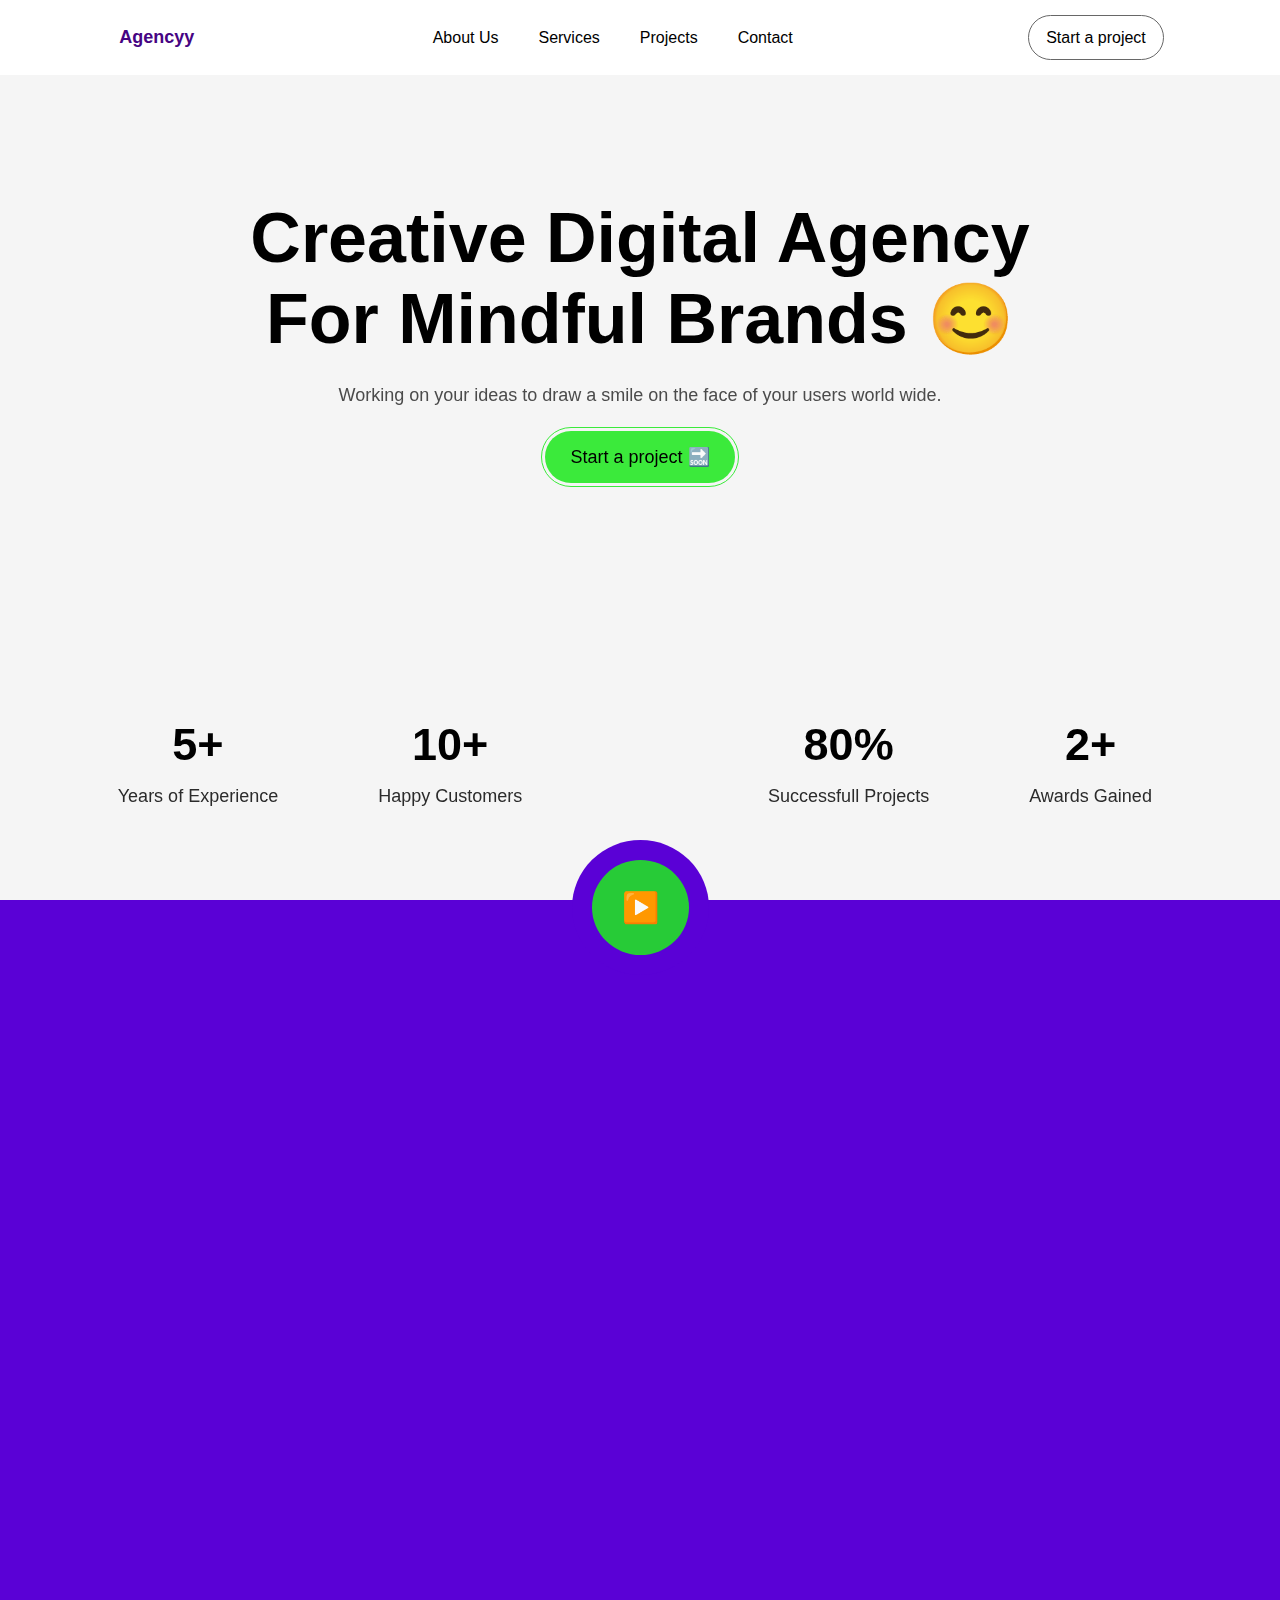
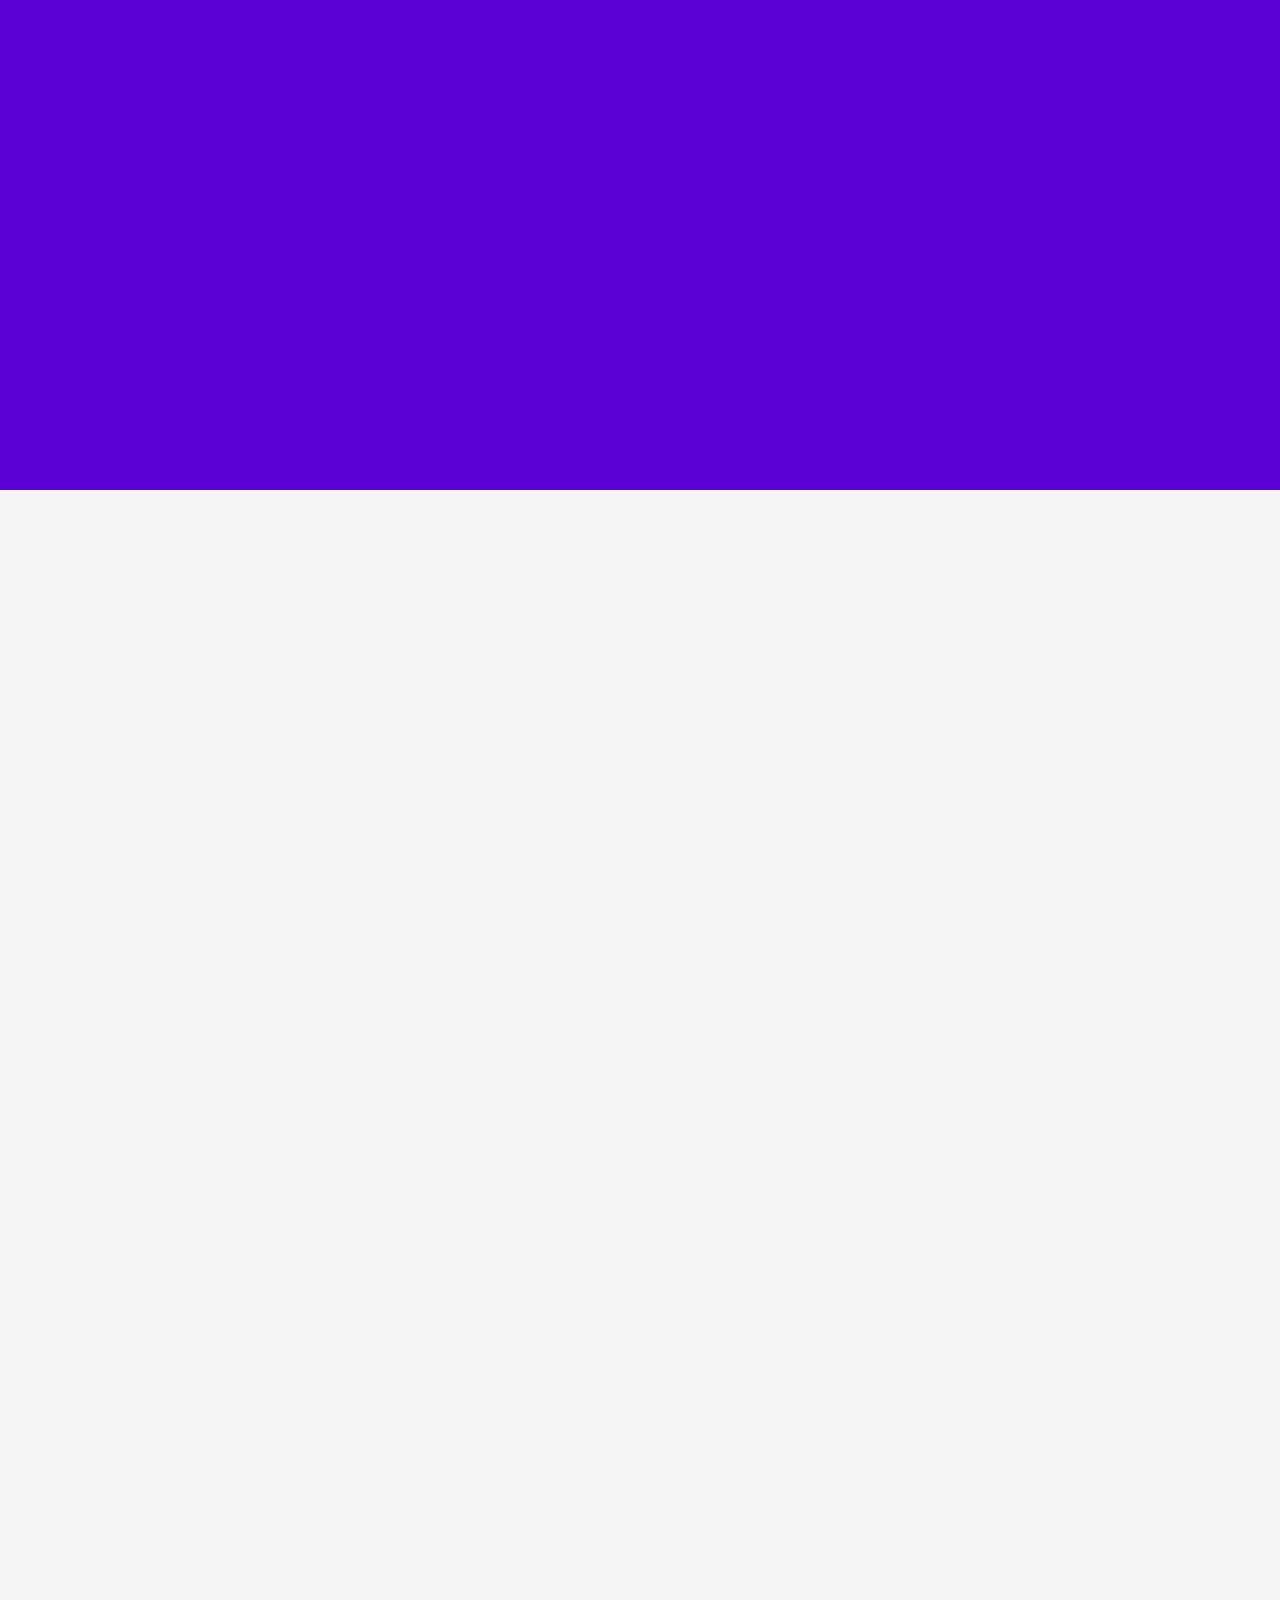
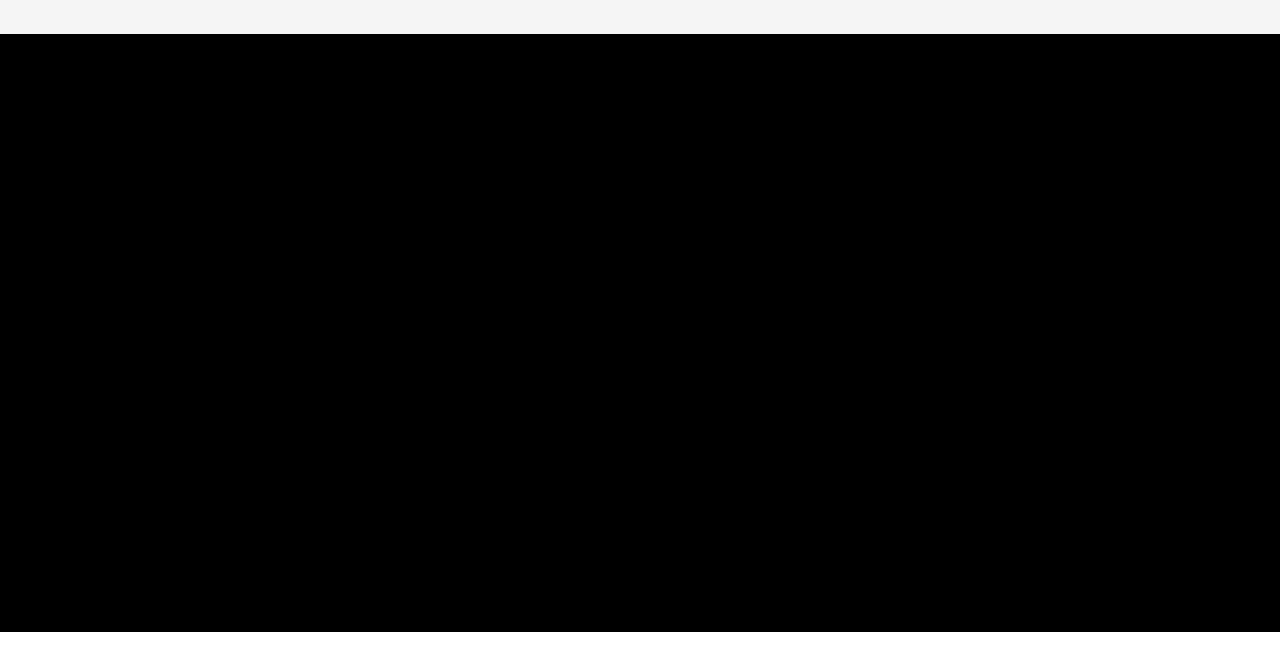
==== src/index.html @ 705fc14c "update: added `why work with us`" ====
<!DOCTYPE html>
<html lang="en">

<head>
  <meta charset="UTF-8">
  <meta http-equiv="X-UA-Compatible" content="IE=edge">
  <meta name="viewport" content="width=device-width, initial-scale=1.0">
  <title>New J</title>
  <link rel="stylesheet" href="./styles/index.css">
  <link rel="stylesheet" href="./styles/style.css">
  <!-- Importing Animation Library CSS -->
  <link rel="stylesheet" href="./styles/aos.css">
</head>

<body>
  <!-- HEADER -->
  <div class="wrapper">
    <header>
      <div class="brand">
        <a href="index.html">
          Agencyy
        </a>
      </div>

      <nav>
        <a href="about.html">About Us</a>
        <a href="services.html">Services</a>
        <a href="projects.html">Projects</a>
        <a href="contact.html">Contact</a>
      </nav>

      <div class="mobile_menu">
        <nav>
          <a href="about.html">About Us</a>
          <a href="services.html">Services</a>
          <a href="projects.html">Projects</a>
          <a href="contact.html">Contact</a>
        </nav>
      </div>

      <div class="menu_toggler">
        <button><img src="../assets/feathers/menu.svg" alt=""></button>
      </div>

      <div class="get_started">
        <a href="get-started.html">Start a project</a>
      </div>
    </header>
  </div>

  <!-- BANNER -->
  <section class="banner">
    <div class="banner_txt">
      <h2 data-aos="fade-up">Creative digital agency for mindful brands 😊</h2>
      <p data-aos="fade-up" data-aos-delay="500">
        Working on your ideas to draw a smile on the face of your users world
        wide.
      </p>
      <a href="get-started.html" data-aos="fade-up" data-aos-delay="800">
        Start a project 🔜</a>
    </div>
    <div class="banner_count" data-aos="fade-up" data-aos-delay="1000">
      <div class="banner_count_holder">
        <div class="count">
          <h3>5+</h3>
          <p>Years of Experience</p>
        </div>
        <div class="count">
          <h3>10+</h3>
          <p>Happy Customers</p>
        </div>
      </div>
      <div class="banner_count_holder">
        <div class="count">
          <h3>80%</h3>
          <p>Successfull Projects</p>
        </div>
        <div class="count">
          <h3>2+</h3>
          <p>Awards Gained</p>
        </div>
      </div>
    </div>
  </section>

  <!-- ABOUT US -->

  <!-- SERVICES -->
  <section class="services">
    <div class="watch_vid absolute">
      <button>
        <p>▶️</p>
      </button>
    </div>
    <div class="services_content">
      <div class="">
        <div class="services_hd" data-aos="fade-up" data-aos-delay="200">
          <h3>Services</h3>
        </div>
        <div class="services_title" data-aos="fade-up" data-aos-delay="250">
          <h3>Our Included Services</h3>
        </div>
      </div>

      <div class="services_lists">
        <div class="card" data-aos="fade-up" data-aos-delay="300">
          <img src="/assets/bx-globe.svg" alt="website icon" loading="lazy">
          <h3>UI/UX</h3>
          <p>We provide to design quality & unique services for your product.</p>
          <a href="#">Learn more</a>
        </div>
        <div class="card" data-aos="fade-up" data-aos-delay="400">
          <img src="/assets/bx-globe.svg" alt="website icon" loading="lazy">
          <h3>Web Development</h3>
          <p>We provide to design quality & unique services for your product.</p>
          <a href="#">Learn more</a>
        </div>
        <div class="card" data-aos="fade-up" data-aos-delay="500">
          <img src="/assets/feathers/smartphone.svg" alt="website icon" loading="lazy">
          <h3>Mobile Development</h3>
          <p>We provide to design quality & unique services for your product.</p>
          <a href="#">Learn more</a>
        </div>
        <div class="card" data-aos="fade-up" data-aos-delay="600">
          <img src="/assets/bx-globe.svg" alt="website icon" loading="lazy">
          <h3>Social Media Marketing</h3>
          <p>We provide to design quality & unique services for your product.</p>
          <a href="#">Learn more</a>
        </div>
        <div class="card" data-aos="fade-up" data-aos-delay="700">
          <img src="/assets/bx-globe.svg" alt="website icon" loading="lazy">
          <h3>Graphics Design & Branding</h3>
          <p>We provide to design quality & unique services for your product.</p>
          <a href="#">Learn more</a>
        </div>
        <div class="card" data-aos="fade-up" data-aos-delay="800">
          <img src="/assets/bx-globe.svg" alt="website icon" loading="lazy">
          <h3>Softwares & Hardwares</h3>
          <p>We provide to design quality & unique services for your product.</p>
          <a href="#">Learn more</a>
        </div>
      </div>
    </div>
  </section>

  <!-- PROJECTS -->
  <section class="projects">
    <div>
      <div class="projects_hd" data-aos="fade-up" data-aos-delay="900">
        <h3>Our Projects</h3>
      </div>
      <div class="projects_title" data-aos="fade-up" data-aos-delay="1000">
        <h3>Projects Completed</h3>
      </div>
    </div>

    <div class="projects_lists">
      <div class="project_card" data-aos="fade-up" data-aos-delay="1100">
        <div class="img_container">
          <img src="/assets/Abs_274.jpg" alt="project" loading="lazy">
        </div>
        <div class="project_details">
          <h3>Project name</h3>
          <p>Project Description</p>
          <div class="project_link">
            <a href="#">See project
              <span>
                <img src="/assets/feathers/arrow-right-circle.svg" alt="">
              </span>
            </a>
          </div>
        </div>
      </div>
      <div class="project_card" data-aos="fade-up" data-aos-delay="1200">
        <div class="img_container">
          <img src="/assets/City_143.jpg" alt="project" loading="lazy">
        </div>
        <div class="project_details">
          <h3>Project name</h3>
          <p>Project Description</p>

          <div class="project_link">
            <a href="#">See project
              <span>
                <img src="/assets/feathers/arrow-right-circle.svg" alt="">
              </span>
            </a>
          </div>
        </div>
      </div>
      <div class="project_card" data-aos="fade-up" data-aos-delay="1300">
        <div class="img_container">
          <img src="/assets/City_3.jpg" alt="project" loading="lazy">
        </div>
        <div class="project_details">
          <h3>Project name</h3>
          <p>Project Description</p>

          <div class="project_link">
            <a href="#">See project
              <span>
                <img src="/assets/feathers/arrow-right-circle.svg" alt="">
              </span>
            </a>
          </div>
        </div>
      </div>
      <div class="project_card" data-aos="fade-up" data-aos-delay="1350">
        <div class="img_container">
          <img src="/assets/City_3.jpg" alt="project" loading="lazy">
        </div>
        <div class="project_details">
          <h3>Project name</h3>
          <p>Project Description</p>

          <div class="project_link">
            <a href="#">See project
              <span>
                <img src="/assets/feathers/arrow-right-circle.svg" alt="">
              </span>
            </a>
          </div>
        </div>
      </div>
      <div class="project_card" data-aos="fade-up" data-aos-delay="1450">
        <div class="img_container">
          <img src="/assets/City_3.jpg" alt="project" loading="lazy">
        </div>
        <div class="project_details">
          <h3>Project name</h3>
          <p>Project Description</p>

          <div class="project_link">
            <a href="#">See project
              <span>
                <img src="/assets/feathers/arrow-right-circle.svg" alt="">
              </span>
            </a>
          </div>
        </div>
      </div>
      <div class="project_card" data-aos="fade-up" data-aos-delay="1550">
        <div class="img_container">
          <img src="/assets/City_3.jpg" alt="project" loading="lazy">
        </div>
        <div class="project_details">
          <h3>Project name</h3>
          <p>Project Description</p>

          <div class="project_link">
            <a href="#">See project
              <img src="/assets/feathers/arrow-right-circle.svg" alt="">
            </a>
          </div>
        </div>
      </div>
    </div>
  </section>

  <!-- WHY US -->
  <section class="why_us">
    <div class="">
      <div class="why_us_hd" data-aos="fade-up" data-aos-delay="400">
        <h3>Why Us</h3>
      </div>
      <div class="why_us_title" data-aos="fade-up" data-aos-delay="500">
        <h3>What makes Us the Best?</h3>
      </div>
    </div>

    <div class="why_us_lists">
      <div class="why_us_card" data-aos="fade-up" data-aos-delay="600">
        <img src="/assets/bx-desktop.svg" alt="">
        <h3>Customer Engagement</h3>
        <p>Lorem ipsum dolor sit amet consectetur adipisicing elit. Quidem quam commodi quo
          rem.</p>
      </div>
      <div class="why_us_card" data-aos="fade-up" data-aos-delay="700">
        <img src="/assets/bx-desktop.svg" alt="">
        <h3>24/7 Support</h3>
        <p>Lorem ipsum dolor sit amet consectetur adipisicing elit. Quidem quam commodi quo? Asperiores illum quis porro
          rem.</p>
      </div>
      <div class="why_us_card" data-aos="fade-up" data-aos-delay="800">
        <img src="/assets/bx-desktop.svg" alt="">
        <h3>More Sales</h3>
        <p>Lorem ipsum dolor sit amet consectetur adipisicing elit. Quidem quam commodi quo? Asperiores illum quis porro
          rem.</p>
      </div>
      <div class="why_us_card" data-aos="fade-up" data-aos-delay="900">
        <img src="/assets/bx-desktop.svg" alt="">
        <h3>Customer Feedback</h3>
        <p>Lorem ipsum dolor sit amet consectetur adipisicing elit. Quidem quam commodi quo? Asperiores illum quis porro
          rem.</p>
      </div>
    </div>
  </section>

  <!-- TESTIMONIALS -->

  <!-- NEWSLETTER SUBSCRIPTION -->

  <!-- FOOTER -->
  <script src="./scripts/main.js"></script>
  <!-- Importing Animation Library JS -->
  <script src="./scripts/aos.js"></script>
  <script>
    AOS.init();
  </script>
</body>

</html>
---- src/styles/index.css ----
/* DESKTOPS */
@media (max-width: 1440px) {
  /* HEADER */
  .wrapper {
    width: 100%;
    display: flex;
    align-items: center;
    justify-content: center;
    top: 0;
    left: 0;
    position: sticky;
    z-index: 9;
  }

  header {
    width: 100%;
    display: flex;
    align-items: center;
    justify-content: space-around;
    height: 75px;
    background-color: white;
    max-width: var(--desktop-screens);
    margin: 0 auto;
  }

  .brand a {
    font-size: var(--body-md-txt);
    font-weight: 550;
    color: var(--main-indigo);
  }

  nav {
    display: flex;
    align-items: center;
    justify-content: center;
    gap: 40px;
  }

  nav a {
    color: black;
    font-size: var(--body-sm-txt);
    transition: all 0.25s linear;
    font-weight: 500;
  }

  nav a:hover {
    color: var(--lime-green);
  }

  .mobile_menu {
    display: none;
  }

  .get_started a {
    padding: 11px 15px;
    background: transparent;
    font-size: var(--body-sm-txt);
    border-radius: 25px;
    transition: all 0.25s ease;
    color: black;
    outline: 1px solid rgb(103, 103, 103);
    outline-offset: 2px;
  }

  .get_started a:hover {
    background: var(--lime-green);
    color: var(--main-indigo);
    outline: 1px solid var(--lime-green);
    outline-offset: 2px;
  }

  .menu_toggler {
    display: none;
  }

  /* BANER */
  .banner {
    width: 100%;
    height: calc(100vh - 75px);
    background-color: whitesmoke;
    display: flex;
    align-items: center;
    justify-content: space-around;
    flex-direction: column;
    gap: 20px;
  }

  .banner .banner_txt {
    padding: 30px;
    display: flex;
    align-items: center;
    justify-content: center;
    flex-direction: column;
    gap: 25px;
    width: 850px;
    text-align: center;
  }

  .banner_txt h2 {
    font-size: 70px;
    text-transform: capitalize;
  }

  .banner_txt p {
    font-size: 18px;
    color: rgb(75, 75, 75);
  }

  .banner_txt a {
    border-radius: 35px;
    padding: 15px 25px;
    background-color: var(--lime-green);
    outline: 1px solid var(--lime-green);
    outline-offset: 3px;
    color: black;
    font-size: 18px;
    transition: transform 0.25s linear;
  }

  .banner_txt a:hover {
    transform: scale(1.01);
    outline: 2px solid var(--lime-green);
    outline-offset: 4px;
    box-shadow: 1px 1px 13px rgba(0, 0, 0, 0.126);
  }

  .banner_count {
    width: 100%;
    display: flex;
    align-items: center;
    justify-content: space-evenly;
  }

  .banner_count_holder {
    width: 100%;
    display: flex;
    align-items: center;
    justify-content: center;
    gap: 100px;
  }

  .banner_count_holder .count {
    display: flex;
    align-items: center;
    justify-content: center;
    flex-direction: column;
    gap: 15px;
  }

  .count h3 {
    font-size: 45px;
    font-weight: 550;
  }

  .count p {
    font-size: 18px;
    color: rgb(43, 43, 43);
  }

  /* SERVICES */
  .services {
    display: flex;
    align-items: center;
    justify-content: space-between;
    flex-direction: column;
    position: relative;
    background-color: rgb(90, 1, 214);
    width: 100%;
    max-width: var(--desktop-screens);
    margin: 0 auto;
  }

  .watch_vid {
    position: absolute;
    top: -60px;
    border-radius: 50%;
    background-color: rgb(90, 1, 214);
    padding: 20px;
  }

  .absolute button {
    background-color: var(--lime-green);
    padding: 20px;
    border-radius: 50%;
    border: 0;
  }

  .absolute button p {
    font-size: 30px;
    border-radius: 50%;
    padding: 10px;
    display: flex;
    align-items: center;
    justify-content: center;
  }

  .services_content {
    width: 100%;
    display: flex;
    align-items: flex-start;
    justify-content: flex-start;
    flex-direction: column;
    gap: 50px;
    padding: 130px 120px 80px 120px;
  }

  :is(.services_hd h3, .projects_hd h3, .why_us_hd h3) {
    font-size: 20px;
    color: whitesmoke;
    font-weight: 500;
    margin-bottom: 10px;
  }

  :is(.services_title, .projects_title, .why_us_title) {
    width: 260px;
  }

  :is(.services_title h3, .projects_title h3, .why_us_title h3) {
    font-size: 40px;
    color: white;
    text-transform: capitalize;
  }

  .services_lists {
    width: 100%;
    display: grid;
    grid-template-columns: repeat(3, 1fr);
    gap: 25px;
  }

  .services_lists .card {
    width: 350px;
    border: 1px solid rgba(177, 177, 177, 0.376);
    padding: 50px 30px;
    display: flex;
    align-items: flex-start;
    justify-content: space-between;
    flex-direction: column;
    gap: 20px;
    border-radius: 10px;
    transition: transform 0.3s ease-in-out;
  }

  :is(.card img) {
    border-radius: 50%;
    padding: 20px;
    background-color: rgb(117, 35, 231);
    height: 70px;
    width: 70px;
  }

  :is(.card):hover img {
    filter: invert();
  }

  .card h3 {
    font-size: 30px;
    color: white;
  }

  .card p {
    font-size: 18px;
    color: whitesmoke;
    font-weight: 400;
    line-height: 1.3;
    width: 250px;
  }

  .card a {
    color: whitesmoke;
    text-decoration: underline;
    font-size: 18px;
  }

  .card:hover {
    background-color: rgba(248, 248, 248, 0.986);
    transform: scale(1.1);
  }

  :is(.card:hover h3, .card:hover p, .card:hover a) {
    color: black;
  }

  /* PROJECTS */
  .projects {
    width: 100%;
    padding: 100px 120px;
    max-width: var(--desktop-screens);
    margin: 0 auto;
    display: flex;
    align-items: flex-start;
    justify-content: flex-start;
    flex-direction: column;
    gap: 40px;
    background-color: whitesmoke;
  }

  .projects_hd h3,
  .projects_title h3 {
    color: black;
  }

  .projects_lists {
    display: grid;
    grid-template-columns: repeat(3, 1fr);
    gap: 25px;
  }

  .project_card {
    width: 350px;
    display: flex;
    align-items: flex-start;
    justify-content: flex-start;
    flex-direction: column;
    gap: 15px;
    transition: transform 0.2s linear;
  }

  .project_card:hover {
    transform: scale(1.02);
  }

  .img_container {
    width: 100%;
    height: 280px;
    border: 7px solid white;
    overflow: hidden;
    border-radius: 25px;
    transition: all 0.35 linear;
  }

  .img_container img {
    height: 100%;
    width: 100%;
    object-fit: cover;
  }

  .project_details {
    width: 100%;
    display: flex;
    align-items: flex-start;
    justify-content: flex-start;
    flex-direction: column;
    gap: 10px;
  }

  .project_details p {
    font-size: 15px;
  }

  .project_details .project_link a {
    color: black;
    font-size: 16px;
    top: 0;
    display: flex;
    align-items: center;
    justify-content: center;
    gap: 15px;
  }

  .project_link a img {
    height: 20px;
    width: 20px;
  }

  /* WHY US */
  .why_us {
    display: flex;
    align-items: flex-start;
    justify-content: flex-start;
    flex-direction: column;
    background-color: black;
    width: 100%;
    max-width: var(--desktop-screens);
    margin: 0 auto;
    padding: 80px 120px;
    gap: 50px;
  }

  .why_us_lists {
    width: 100%;
    /* border: 1px solid white; */
    display: grid;
    grid-template-columns: repeat(4, 1fr);
    gap: 10px;
    /* overflow: hidden; */
  }

  .why_us_card {
    width: 270px;
    border: 1px solid rgb(107, 107, 107);
    padding: 50px 15px 30px 15px;
    border-radius: 10px;
    color: white;
    display: flex;
    align-items: flex-start;
    justify-content: flex-start;
    flex-direction: column;
    gap: 20px;
  }

  .why_us_card img {
    filter: invert();
  }

  .why_us_card h3 {
    font-size: 24px;
  }

  .why_us_card p {
    font-size: 16px;
    line-height: 1.3;
    color: rgb(216, 216, 216);
  }
}

/* TABLETS */
@media (max-width: 768px) {
  body {
    background-color: yellow;
  }

  /* HEADER */
  .wrapper {
    width: 100%;
    display: flex;
    align-items: center;
    justify-content: center;
    top: 0;
    left: 0;
    position: sticky;
    z-index: 9;
  }

  header {
    width: 100%;
    display: flex;
    align-items: center;
    justify-content: space-between;
    padding: 0 30px;
    height: 75px;
    background-color: white;
  }

  .brand a {
    font-size: var(--body-md-txt);
    font-weight: 500;
    color: black;
  }

  nav {
    display: flex;
    align-items: center;
    justify-content: center;
    gap: 40px;
    display: none;
  }

  nav a {
    color: black;
    font-size: var(--body-sm-txt);
    transition: all 0.25s linear;
    font-weight: 500;
  }

  nav a:hover {
    color: var(--main-indigo);
  }

  .mobile_menu {
    display: none;
  }

  .get_started a {
    padding: 11px 15px;
    color: var(--main-indigo);
    background: transparent;
    font-size: var(--body-sm-txt);
    border-radius: 2px;
    transition: all 0.25s ease;
    outline: 1px solid black;
    outline-offset: 2px;
  }

  .get_started a:hover {
    background: var(--lime-green);
    color: black;
  }

  /* BANER */
  .banner {
    width: 100%;
    height: calc(100vh - 75px);
    /* background-color: whitesmoke; */
    display: flex;
    align-items: center;
    justify-content: space-around;
    flex-direction: column;
    gap: 20px;
  }

  .banner .banner_txt {
    border: 1px solid black;
    padding: 30px;
    display: flex;
    align-items: center;
    justify-content: center;
    flex-direction: column;
    gap: 25px;
    max-width: 650px;
    min-width: 400px;
    text-align: center;
    word-wrap: break-word;
  }

  .banner_txt h2 {
    /* font-size: var(--main-xxxl-title); */
    font-size: 45px;
    text-transform: capitalize;
    line-height: 1.5;
  }

  .banner_txt p {
    font-size: 18px;
    color: rgb(75, 75, 75);
    width: 400px;
    line-height: 1.5;
  }

  .banner_txt a {
    border-radius: 25px;
    padding: 10px 15px;
    background-color: var(--lime-green);
    outline: 1px solid var(--lime-green);
    outline-offset: 3px;
    color: black;
    font-size: 18px;
    transition: transform 0.25s linear;
  }

  .banner_txt a:hover {
    transform: scale(1.02);
  }

  .banner_count {
    width: 100%;
    display: flex;
    align-items: center;
    justify-content: space-evenly;
  }
}

/* MOBILE */
@media (max-width: 425px) {
  body {
    background-color: green;
  }

  /* HEADER */

  .wrapper {
    width: 100%;
    display: flex;
    align-items: center;
    justify-content: center;
    top: 0;
    left: 0;
    position: sticky;
    z-index: 9;
  }

  header {
    width: 100%;
    display: flex;
    align-items: center;
    justify-content: space-between;
    height: 75px;
    padding: 0 40px;
    background-color: white;
  }

  .brand a {
    font-size: var(--main-sm-title);
    font-weight: 500;
    color: var(--main-indigo);
  }

  nav {
    display: none;
  }

  nav a {
    color: black;
    font-size: var(--body-sm-txt);
    transition: all 0.25s linear;
    font-weight: 500;
  }

  nav a:hover {
    color: var(--main-indigo);
  }

  .mobile_menu {
    display: flex;
    align-items: center;
    justify-content: center;
    flex-direction: column;
    position: absolute;
    top: 70px;
    height: 60%;
    background-color: dodgerblue;
  }

  .get_started a {
    display: none;
  }

  .get_started a:hover {
    background: var(--main-indigo);
    color: white;
  }

  .menu_toggler {
    border: 2px solid black;
    background-color: black;
    display: block;
  }
}
---- src/styles/style.css ----
* {
  margin: 0;
  padding: 0;
  box-sizing: border-box;
  font-family: sans-serif;
  text-decoration: none;
  user-select: none;
  user-zoom: none;
}

:root {

  /* SPACING */
  --max-width: 144px;
  --min-width: 768px;

  /* MAIN COLORS */
  --main-indigo: #460483;
  --main-white: #fff;
  --dirty-white: whitesmoke;
  --txt-black: #000;
  --txt-fade: rgb(28, 28, 28);

  /* SECONDARY COLORS */
  --lemon-green: limegreen;
  --lime-green: rgba(32, 232, 32, 0.874);
  --tomato-red: tomato;

  /* HEADINGS */
  /* --heading-h1: ;
  --heading-h2: ;
  --heading-h3: ;
  --heading-h4: ;
  --heading-h5: ;
  --heading-h6: ; */

  /* PARAGRAPHS */
  /* --para-1: ;
  --para-2: 14px;
  --para-3: ;
  --para-4: ;
  --para-5: ;
  --para-6: ; */
  

  /* SCREEN SIZES */
  --desktop-screens: 1440px;
  --tablet-screens: 1024px;
  --small-screens: 375px;
  --xs-small-screens: 360px;


  /* DESKTOP TYPOGRAPHY */
  --small-txt: 12px;
  --medium-txt: 14px;
  --body-sm-txt: 16px;
  --body-md-txt: 18px;
  --subtitle-txt: var(var(--body-md-txt));
  --title-sm-txt: 24px;
  --title-md-txt: 28px;
  --main-sm-title: 32px:
  --main-md-title: 38px:
  --main-lg-title: 42px:
  --main-xl-title: 48px:
  --main-xxl-title: 64px:
  --main-xxxl-title: 70px:

  /* MOBILE TYPOGRAPHY */
  --mobile-small-txt: 12px;
  --mobile-details-txt: 14px;
  --mobile-body-txt: 16px;
  --mobile-subtitle-txt: 18px; 
  --mobile-title-txt: 28px; 
  --mobile-header-txt: 38px; 
}
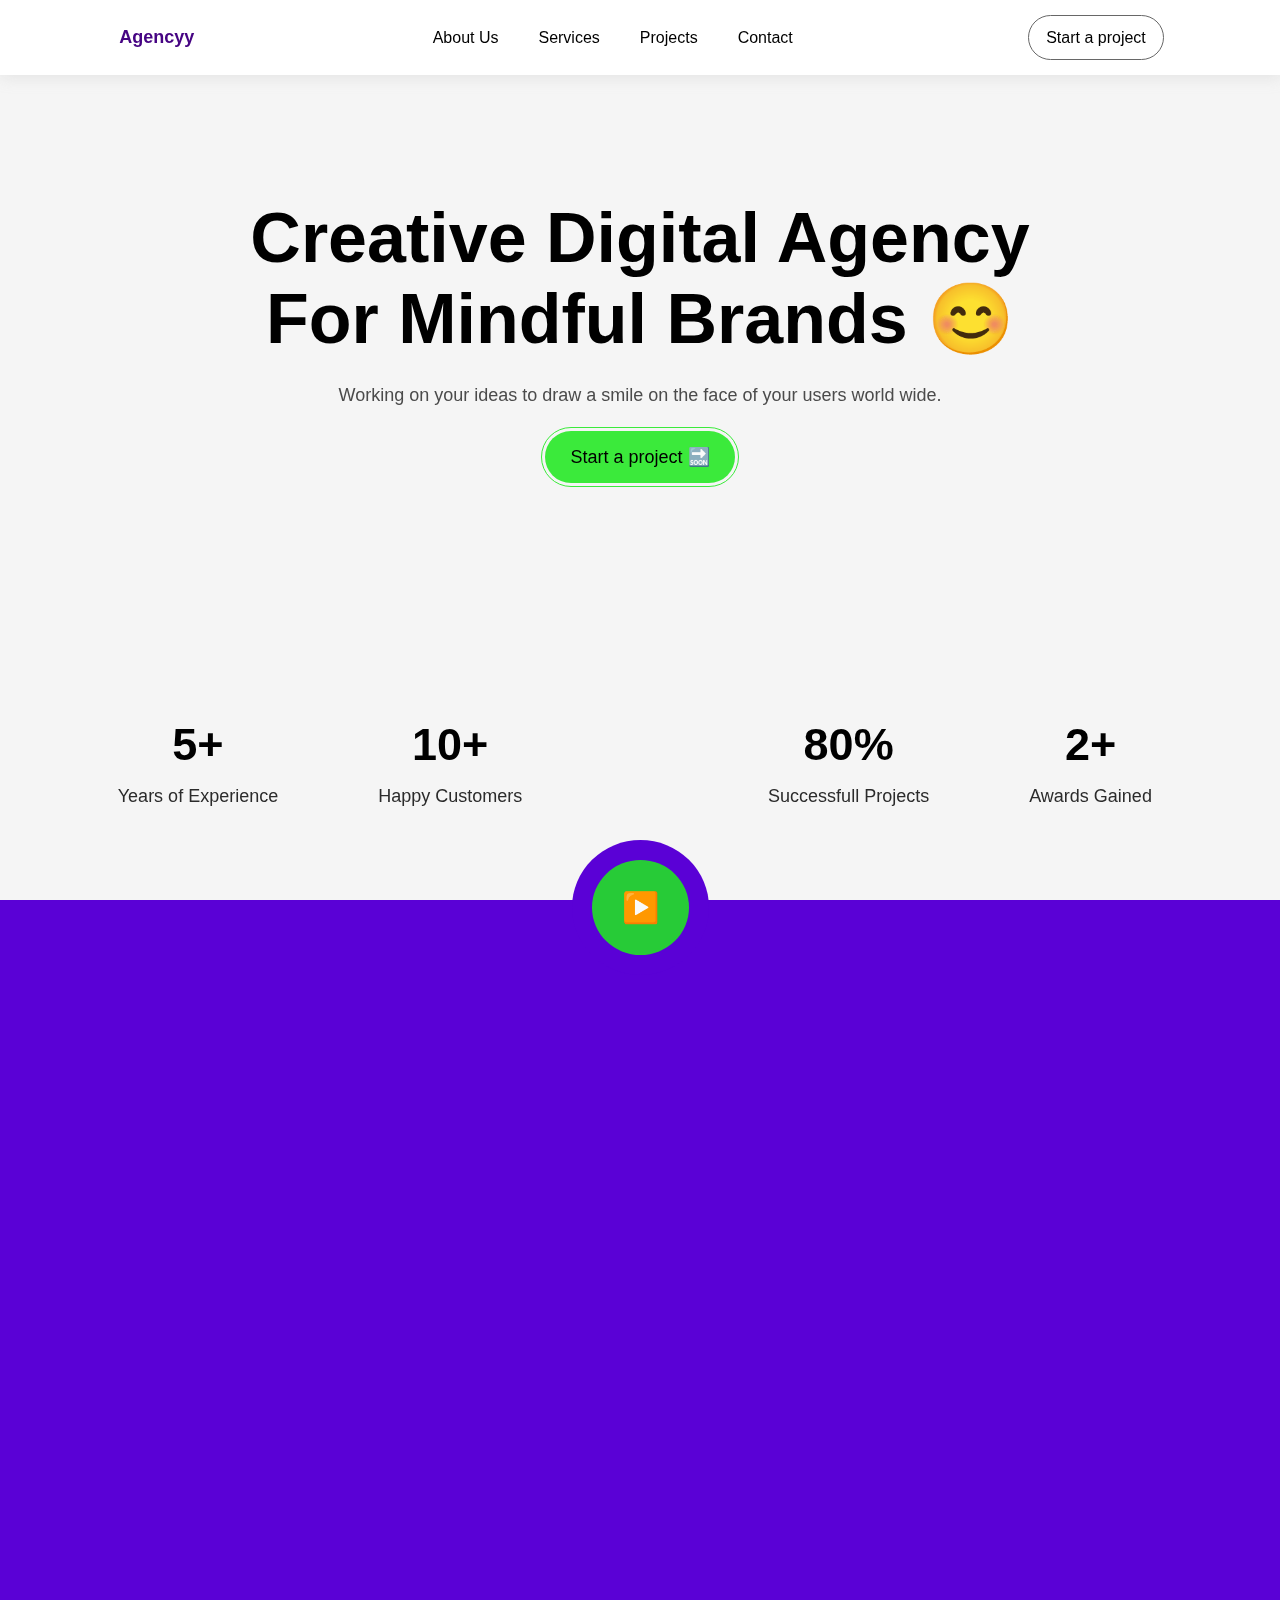
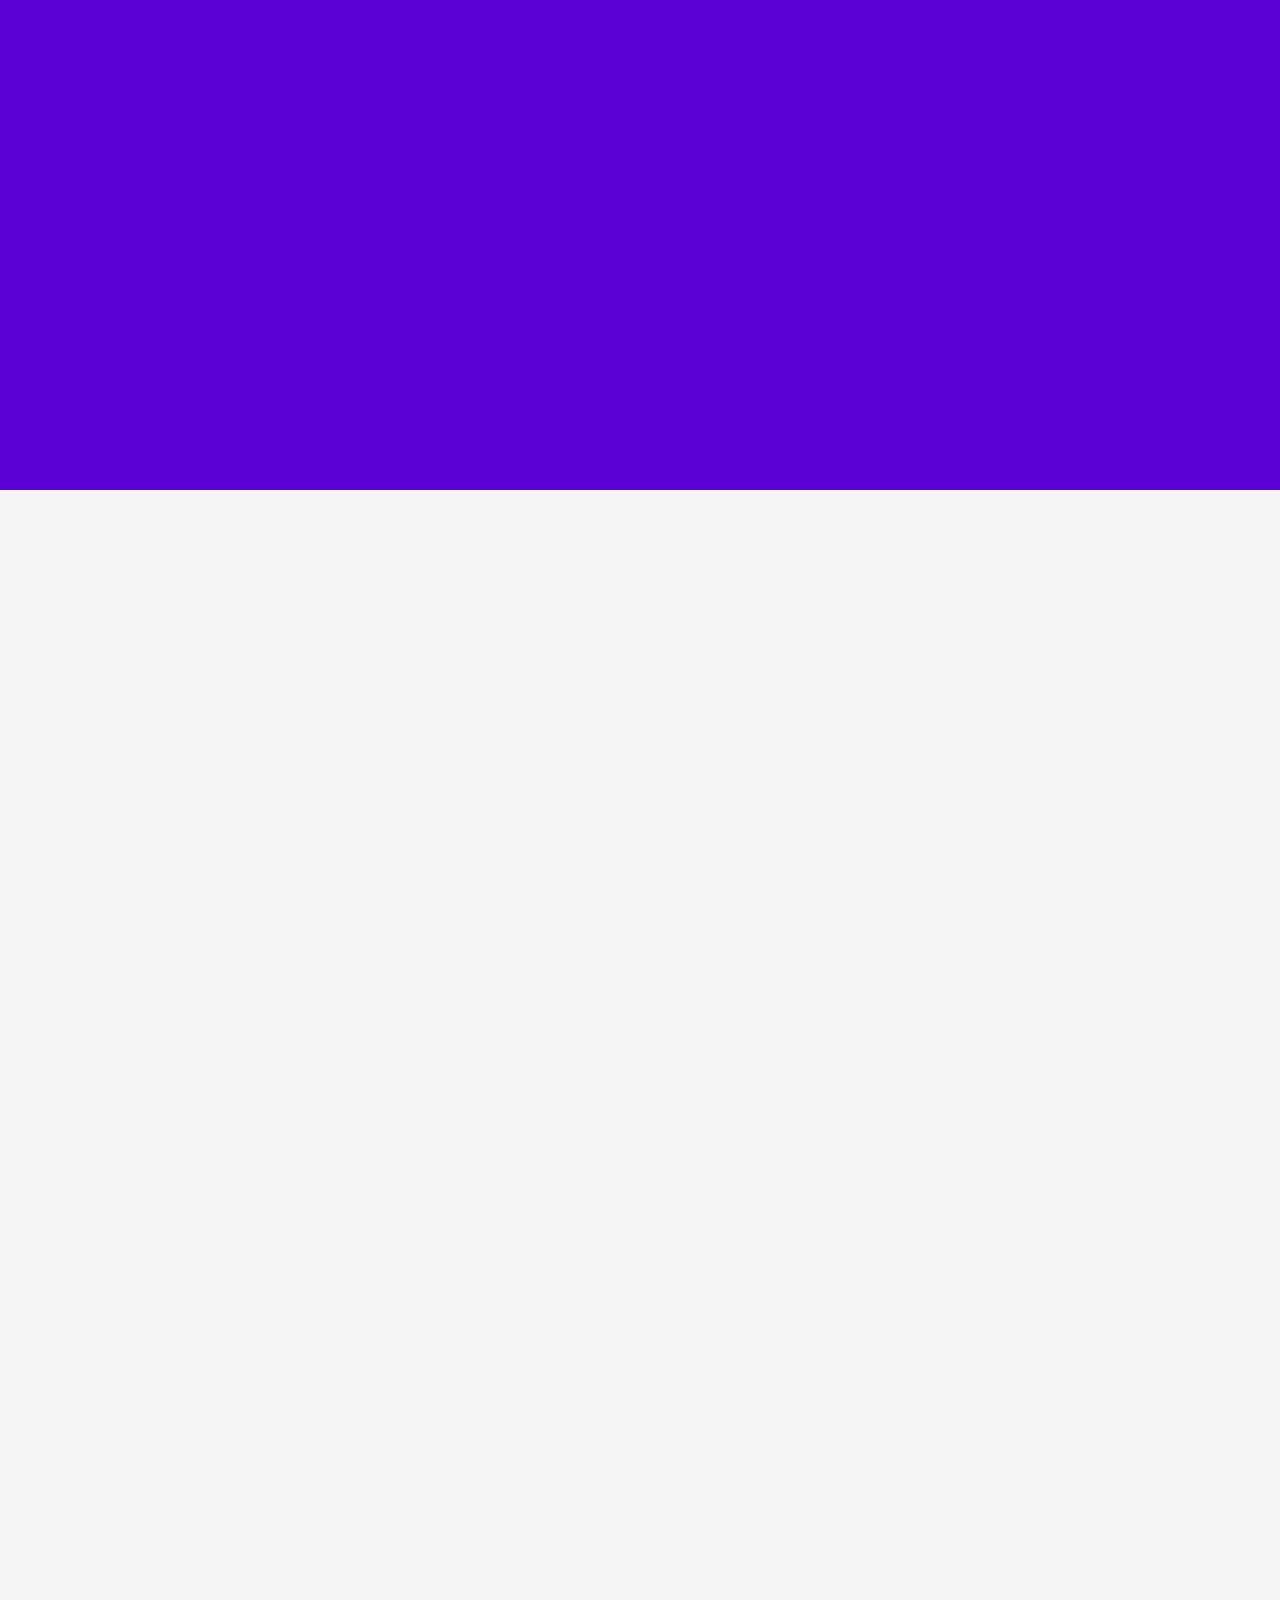
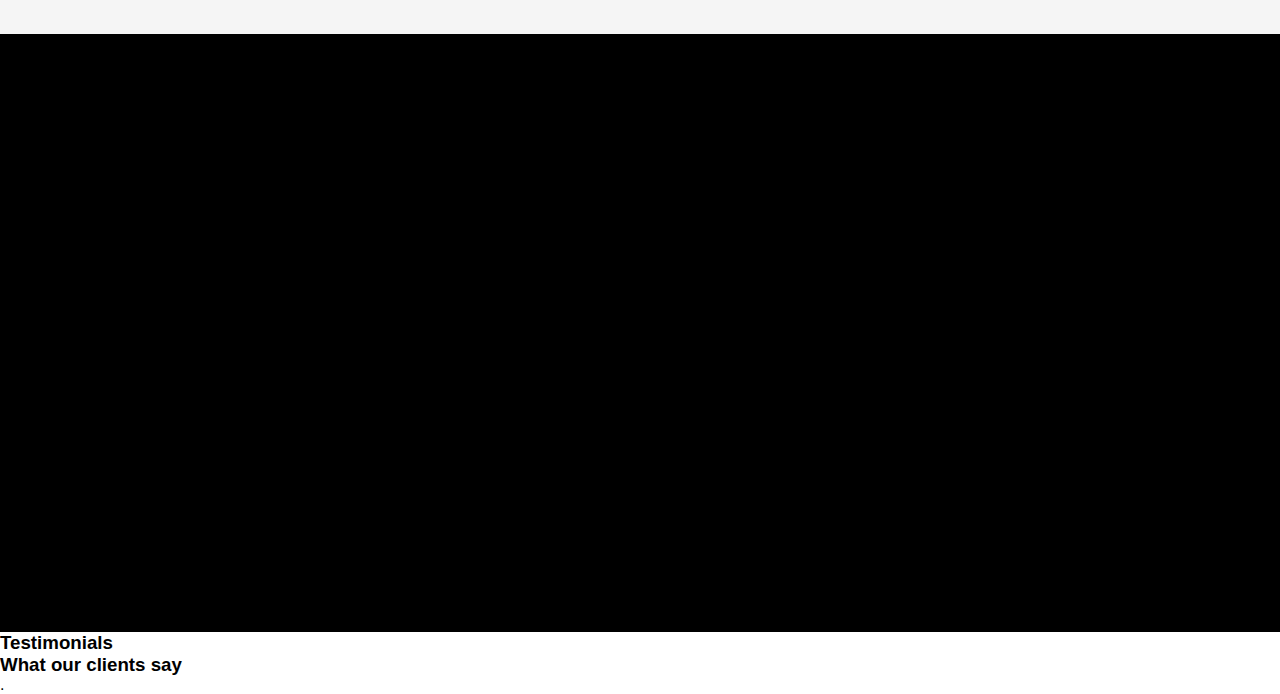
==== commit 38b33e84: "minor update`" ====
--- a/src/index.html
+++ b/src/index.html
@@ -297,11 +297,26 @@
   </section>
 
   <!-- TESTIMONIALS -->
+  <section class="testimonials">
+    <div>
+      <div class="testimonials_hd">
+        <h3>Testimonials</h3>
+      </div>
+      <div class="testimonials_title">
+        <h3>What our clients say</h3>
+      </div>
+    </div>
+    <div class="testimonials_container">
+      .
+    </div>
+  </section>
 
   <!-- NEWSLETTER SUBSCRIPTION -->
 
   <!-- FOOTER -->
-  <script src="./scripts/main.js"></script>
+
+
+  <script src="./scripts/main.js" type="module"></script>
   <!-- Importing Animation Library JS -->
   <script src="./scripts/aos.js"></script>
   <script>
--- a/src/styles/index.css
+++ b/src/styles/index.css
@@ -21,6 +21,7 @@
     background-color: white;
     max-width: var(--desktop-screens);
     margin: 0 auto;
+    box-shadow: 1px 2px 15px rgba(177, 177, 177, 0.271);
   }
 
   .brand a {
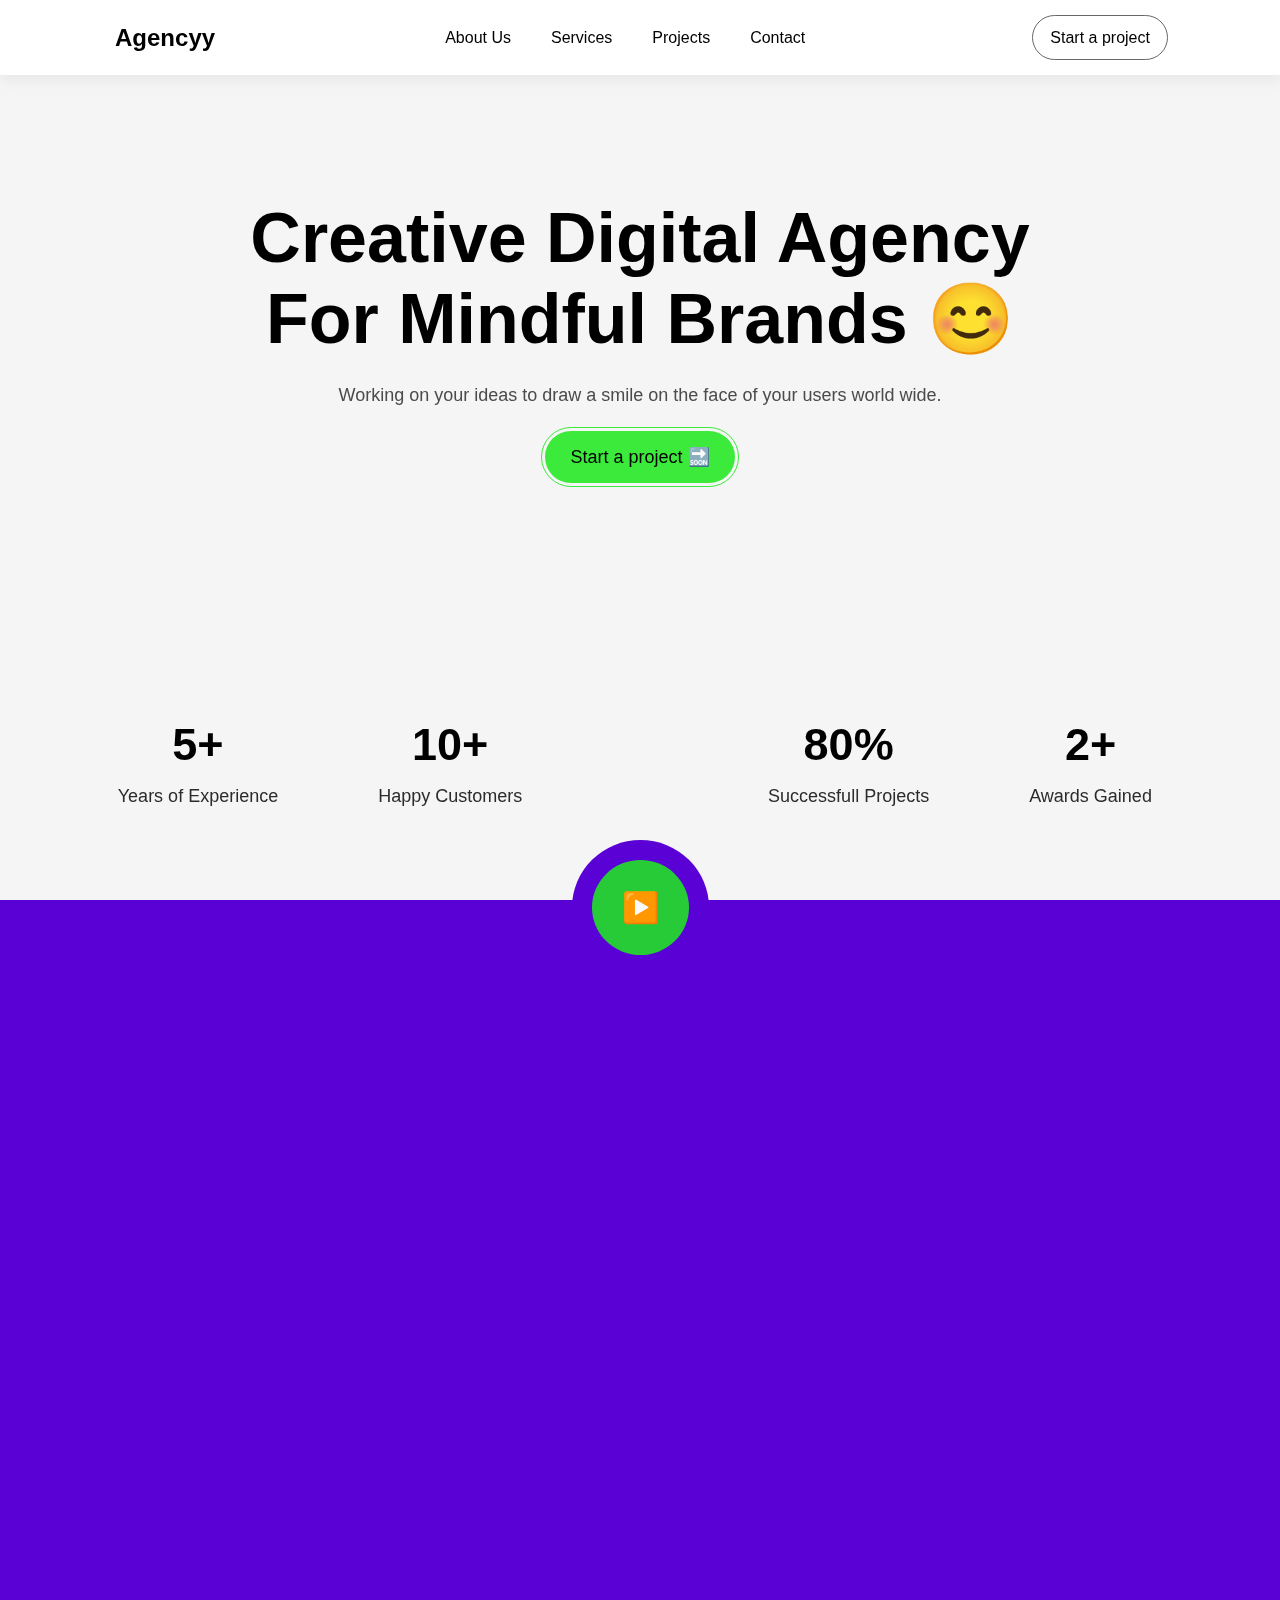
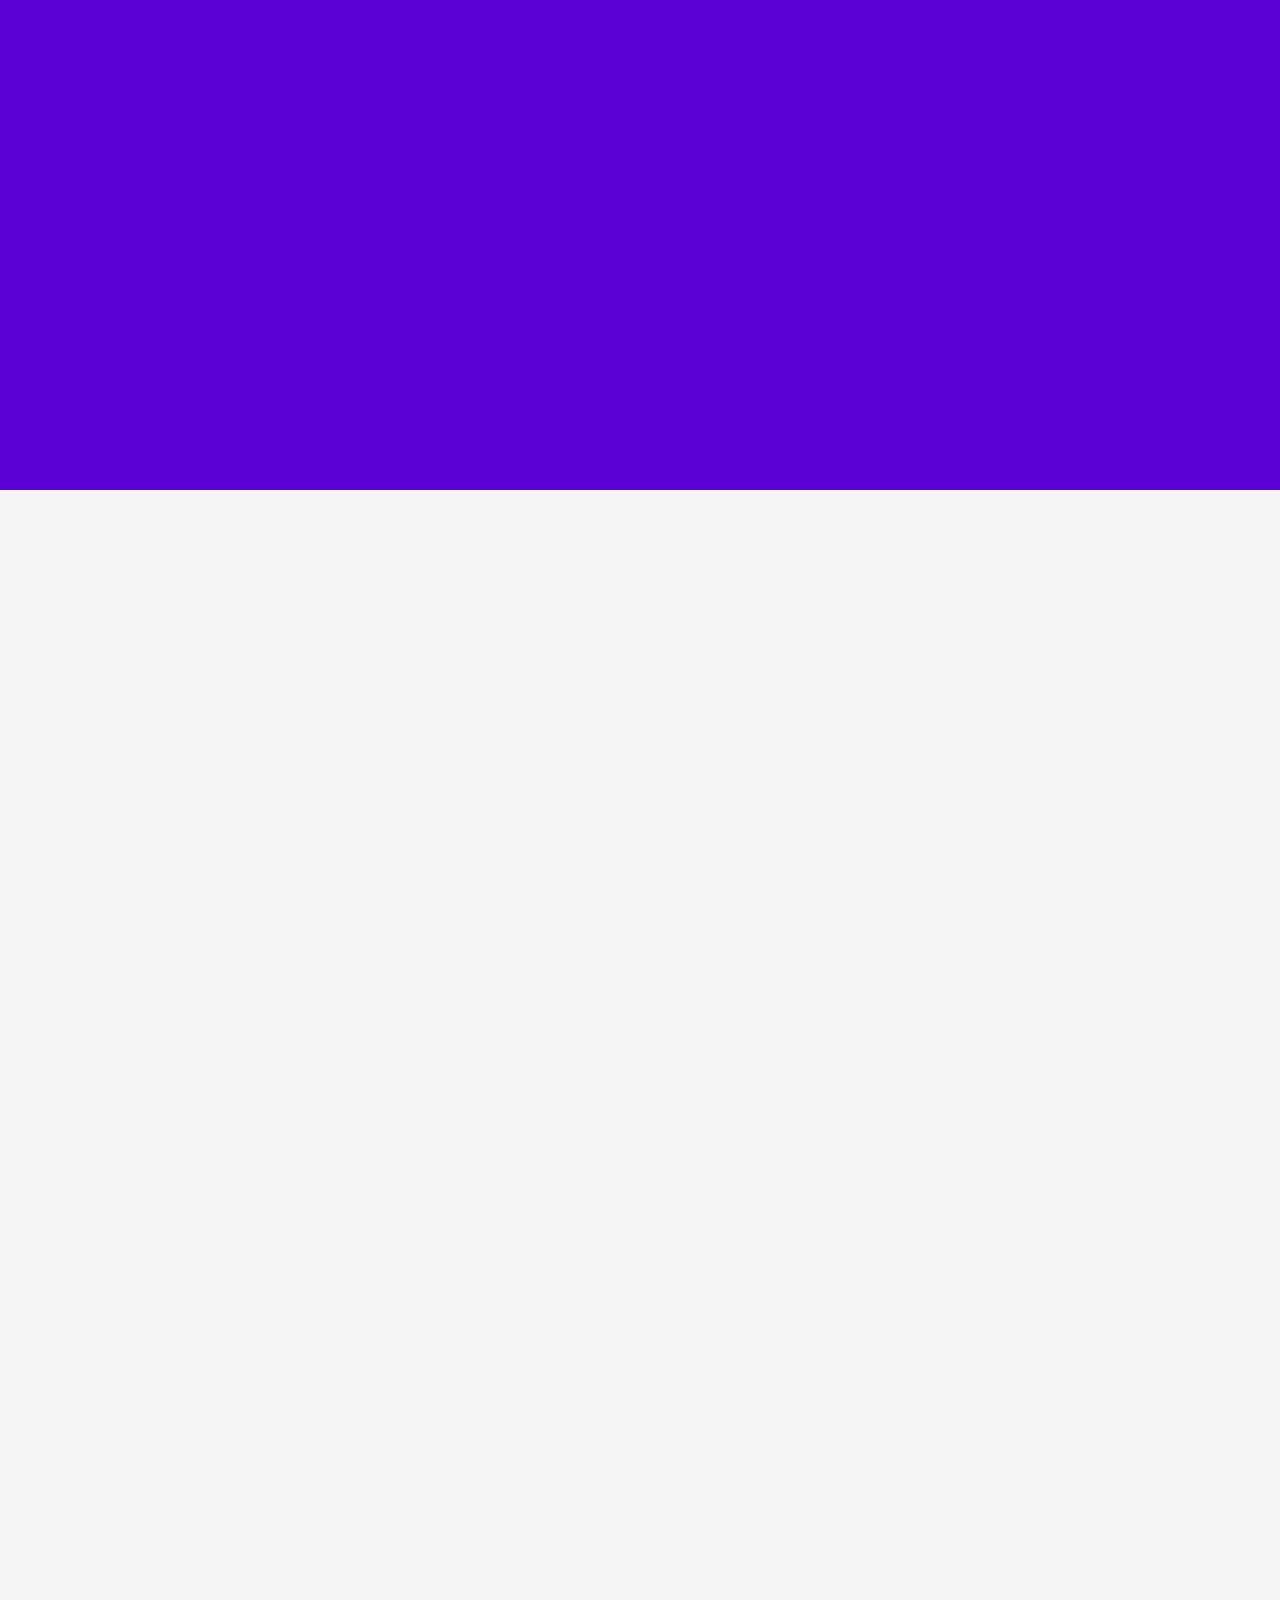
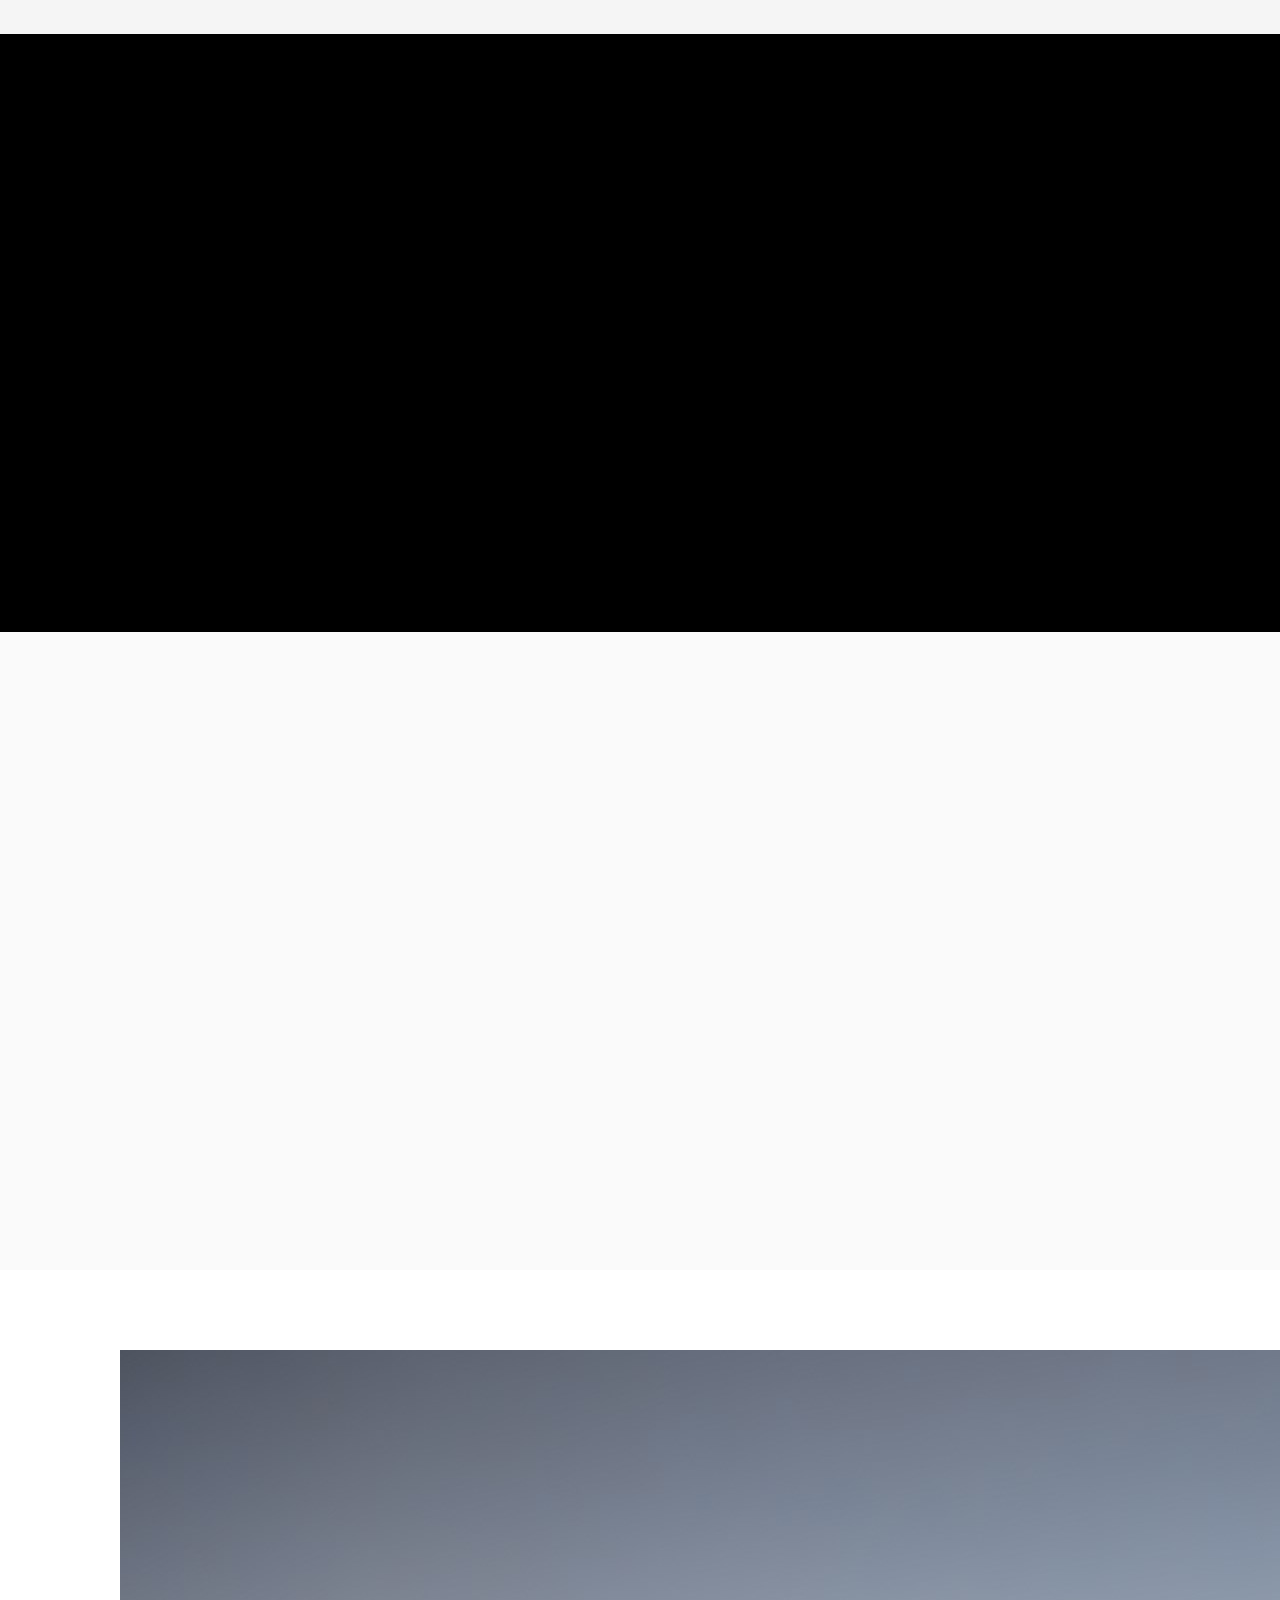
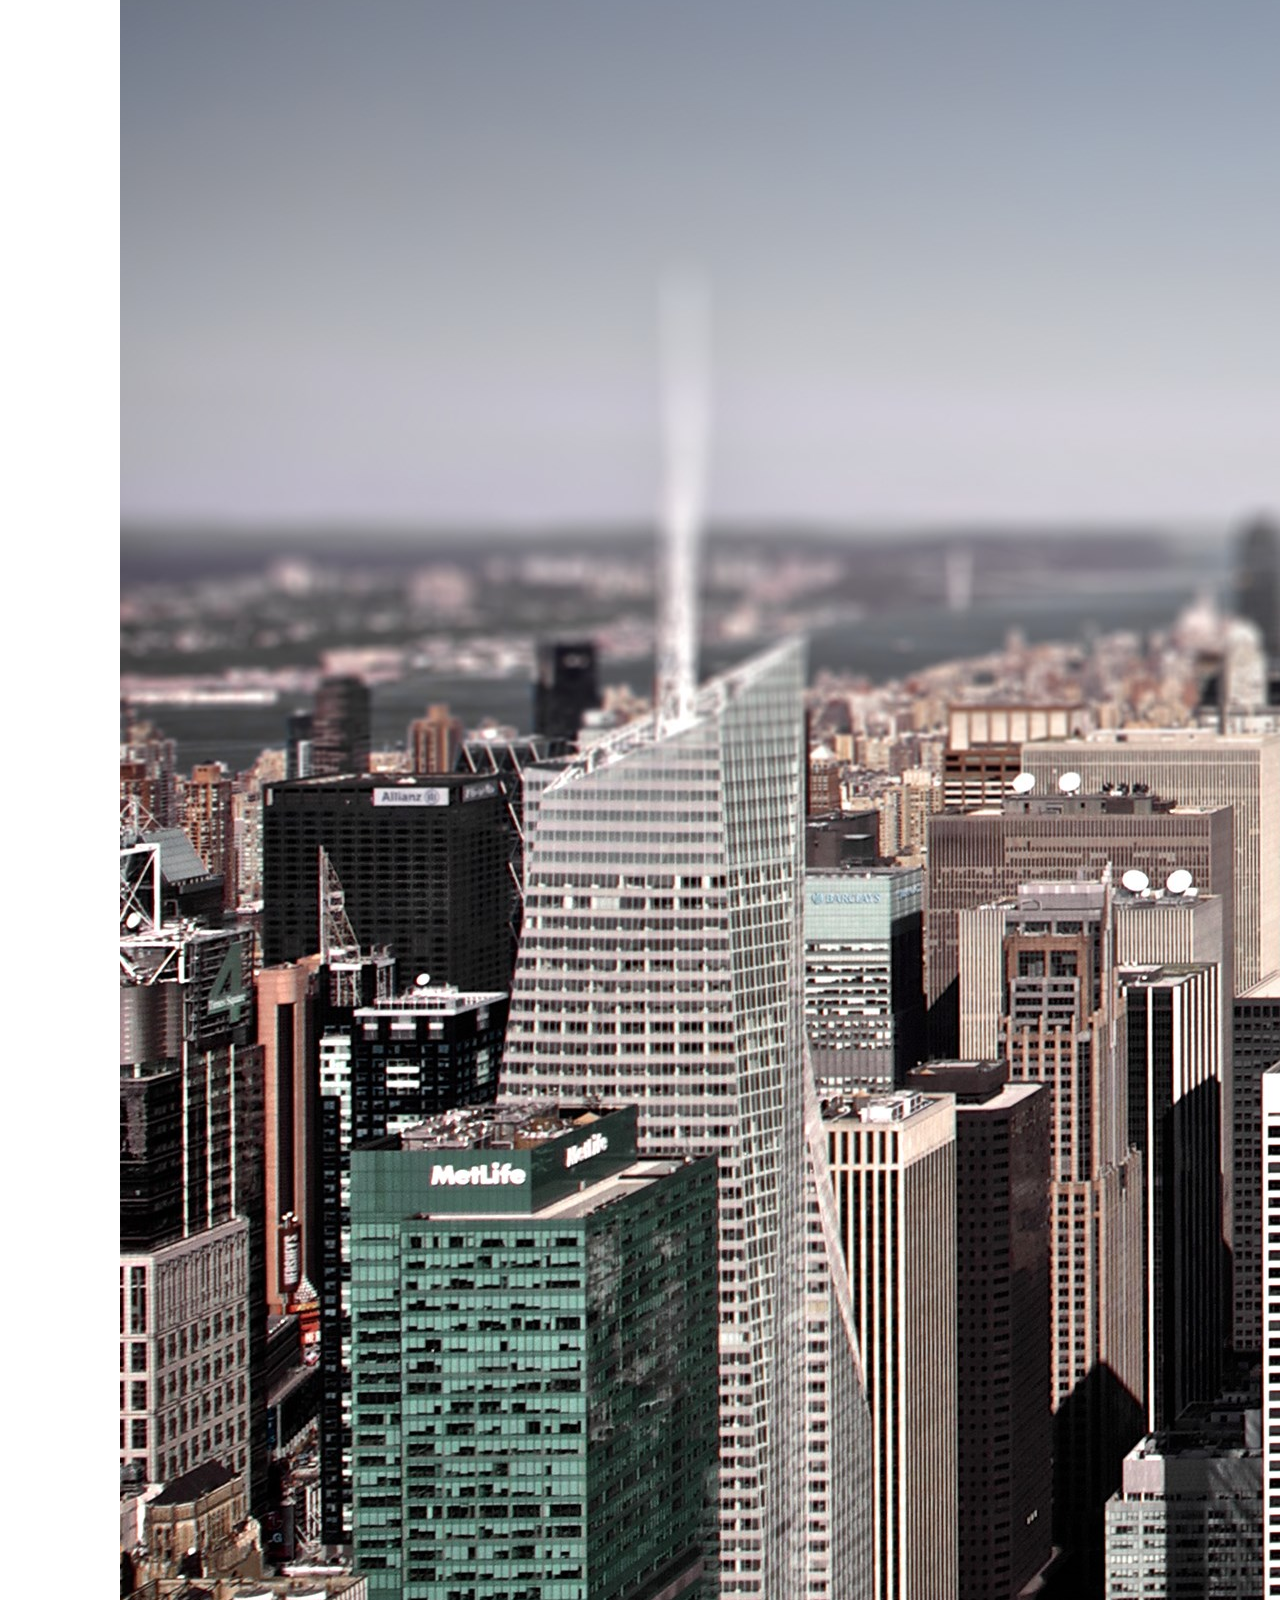
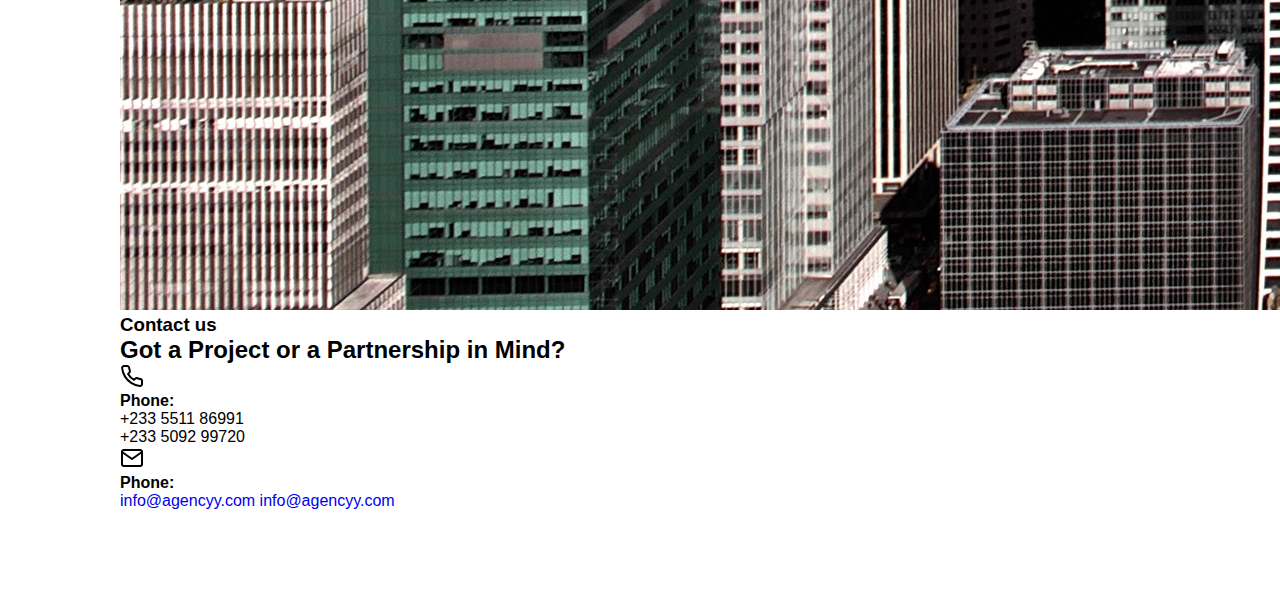
==== commit 91e6c721: "update: added contact form for clients..." ====
--- a/src/index.html
+++ b/src/index.html
@@ -146,16 +146,16 @@
   <!-- PROJECTS -->
   <section class="projects">
     <div>
-      <div class="projects_hd" data-aos="fade-up" data-aos-delay="900">
+      <div class="projects_hd" data-aos="fade-up" data-aos-delay="500">
         <h3>Our Projects</h3>
       </div>
-      <div class="projects_title" data-aos="fade-up" data-aos-delay="1000">
+      <div class="projects_title" data-aos="fade-up" data-aos-delay="600">
         <h3>Projects Completed</h3>
       </div>
     </div>
 
     <div class="projects_lists">
-      <div class="project_card" data-aos="fade-up" data-aos-delay="1100">
+      <div class="project_card" data-aos="fade-up" data-aos-delay="500">
         <div class="img_container">
           <img src="/assets/Abs_274.jpg" alt="project" loading="lazy">
         </div>
@@ -171,7 +171,7 @@
           </div>
         </div>
       </div>
-      <div class="project_card" data-aos="fade-up" data-aos-delay="1200">
+      <div class="project_card" data-aos="fade-up" data-aos-delay="600">
         <div class="img_container">
           <img src="/assets/City_143.jpg" alt="project" loading="lazy">
         </div>
@@ -188,7 +188,7 @@
           </div>
         </div>
       </div>
-      <div class="project_card" data-aos="fade-up" data-aos-delay="1300">
+      <div class="project_card" data-aos="fade-up" data-aos-delay="700">
         <div class="img_container">
           <img src="/assets/City_3.jpg" alt="project" loading="lazy">
         </div>
@@ -205,7 +205,7 @@
           </div>
         </div>
       </div>
-      <div class="project_card" data-aos="fade-up" data-aos-delay="1350">
+      <div class="project_card" data-aos="fade-up" data-aos-delay="800">
         <div class="img_container">
           <img src="/assets/City_3.jpg" alt="project" loading="lazy">
         </div>
@@ -222,7 +222,7 @@
           </div>
         </div>
       </div>
-      <div class="project_card" data-aos="fade-up" data-aos-delay="1450">
+      <div class="project_card" data-aos="fade-up" data-aos-delay="900">
         <div class="img_container">
           <img src="/assets/City_3.jpg" alt="project" loading="lazy">
         </div>
@@ -239,7 +239,7 @@
           </div>
         </div>
       </div>
-      <div class="project_card" data-aos="fade-up" data-aos-delay="1550">
+      <div class="project_card" data-aos="fade-up" data-aos-delay="1000">
         <div class="img_container">
           <img src="/assets/City_3.jpg" alt="project" loading="lazy">
         </div>
@@ -299,15 +299,107 @@
   <!-- TESTIMONIALS -->
   <section class="testimonials">
     <div>
-      <div class="testimonials_hd">
+      <div class="testimonials_hd" data-aos="fade-up" data-aos-delay="300">
         <h3>Testimonials</h3>
       </div>
-      <div class="testimonials_title">
+      <div class="testimonials_title" data-aos="fade-up" data-aos-delay="400">
         <h3>What our clients say</h3>
       </div>
     </div>
     <div class="testimonials_container">
-      .
+      <div class="testimony_card" data-aos="fade-up" data-aos-delay="500">
+        <div class="testimony">
+          <div class="client_profile">
+            <img src="/assets/feathers/user.svg" alt="">
+          </div>
+          <div class="testimony_txt">
+            <p>Lorem ipsum dolor sit amet consectetur adipisicing elit. Vero cum vel vitae facilis est laborum delectus
+              ipsam molestias corporis molestiae aspernatur, non quia temporibus quasi, explicabo a. Iusto, neque magni?
+            </p>
+          </div>
+          <div class="testimony_client">
+            <p class="client">Erasmus Mensah</p>
+            <p class="role">Codewitheras - Founder</p>
+          </div>
+        </div>
+      </div>
+      <div class="testimony_card" data-aos="fade-up" data-aos-delay="600">
+        <div class="testimony">
+          <div class="client_profile">
+            <img src="/assets/feathers/user.svg" alt="">
+          </div>
+          <div class="testimony_txt">
+            <p>Lorem ipsum dolor sit amet consectetur adipisicing elit. Vero cum vel vitae facilis est laborum delectus
+              ipsam molestias corporis molestiae aspernatur, non quia temporibus quasi, explicabo a. Iusto, neque magni?
+            </p>
+          </div>
+          <div class="testimony_client">
+            <p class="client">Erasmus Mensah</p>
+            <p class="role">Codewitheras - Founder</p>
+          </div>
+        </div>
+      </div>
+      <div class="testimony_card" data-aos="fade-up" data-aos-delay="700">
+        <div class="testimony">
+          <div class="client_profile">
+            <img src="/assets/feathers/user.svg" alt="">
+          </div>
+          <div class="testimony_txt">
+            <p>Lorem ipsum dolor sit amet consectetur adipisicing elit. Vero cum vel vitae facilis est laborum delectus
+              ipsam molestias corporis molestiae aspernatur, non quia temporibus quasi, explicabo a. Iusto, neque magni?
+            </p>
+          </div>
+          <div class="testimony_client">
+            <p class="client">Erasmus Mensah</p>
+            <p class="role">Codewitheras - Founder</p>
+          </div>
+        </div>
+      </div>
+    </div>
+  </section>
+
+  <!-- CONTACT US -->
+  <section class="contact_us">
+    <div class="contact_us_img_container">
+      <img src="/assets/City_3.jpg" alt="" loading="lazy">
+    </div>
+
+    <div class="contact_us_form">
+      <form>
+        <div class="form_hd">
+          <h3>Contact us</h3>
+        </div>
+        <div class="form_title">
+          <h2>Got a Project or a Partnership in Mind?</h2>
+        </div>
+
+        <div class="contact_info">
+          <div class="phone">
+            <div class="phone_img">
+              <img src="/assets/feathers/phone.svg" alt="">
+            </div>
+            <div class="phone_details">
+              <h4>Phone:</h4>
+              <p>+233 5511 86991</p>
+              <p>+233 5092 99720</p>
+            </div>
+          </div>
+          <div class="mail">
+            <div class="mail_img">
+              <img src="/assets/feathers/mail.svg" alt="">
+            </div>
+            <div class="mail_details">
+              <h4>Phone:</h4>
+              <a href="mailto:erasmusmensah00@gmail.com" target="_blank">info@agencyy.com</a>
+              <a href="mailto:erasmusmensah00@gmail.com" target="_blank">info@agencyy.com</a>
+            </div>
+          </div>
+        </div>
+
+        <div class="form_wrapper">
+
+        </div>
+      </form>
     </div>
   </section>
 
@@ -316,7 +408,7 @@
   <!-- FOOTER -->
 
 
-  <script src="./scripts/main.js" type="module"></script>
+  <script src="./scripts/div.js" type="module"></script>
   <!-- Importing Animation Library JS -->
   <script src="./scripts/aos.js"></script>
   <script>
--- a/src/styles/index.css
+++ b/src/styles/index.css
@@ -1,5 +1,13 @@
 /* DESKTOPS */
 @media (max-width: 1440px) {
+  *{
+    background: transparent;
+  }
+
+  body {
+    background: transparent;
+  }
+
   /* HEADER */
   .wrapper {
     width: 100%;
@@ -10,6 +18,7 @@
     left: 0;
     position: sticky;
     z-index: 9;
+    background: transparent;
   }
 
   header {
@@ -25,9 +34,9 @@
   }
 
   .brand a {
-    font-size: var(--body-md-txt);
+    font-size: var(--title-sm-txt);
     font-weight: 550;
-    color: var(--main-indigo);
+    color: black;
   }
 
   nav {
@@ -205,18 +214,19 @@
     padding: 130px 120px 80px 120px;
   }
 
-  :is(.services_hd h3, .projects_hd h3, .why_us_hd h3) {
+  :is(.services_hd h3, .projects_hd h3, .why_us_hd h3, .testimonials_hd h3) {
     font-size: 20px;
     color: whitesmoke;
     font-weight: 500;
     margin-bottom: 10px;
   }
 
-  :is(.services_title, .projects_title, .why_us_title) {
+  :is(.services_title, .projects_title, .why_us_title, .testimonials_title) {
     width: 260px;
   }
 
-  :is(.services_title h3, .projects_title h3, .why_us_title h3) {
+  :is(.services_title h3, .projects_title h3, .why_us_title
+      h3, .testimonials_title h3) {
     font-size: 40px;
     color: white;
     text-transform: capitalize;
@@ -380,11 +390,9 @@
 
   .why_us_lists {
     width: 100%;
-    /* border: 1px solid white; */
     display: grid;
     grid-template-columns: repeat(4, 1fr);
     gap: 10px;
-    /* overflow: hidden; */
   }
 
   .why_us_card {
@@ -413,6 +421,115 @@
     line-height: 1.3;
     color: rgb(216, 216, 216);
   }
+
+  /* TESTIMONIALS */
+  .testimonials {
+    width: 100%;
+    max-width: var(--desktop-screens);
+    margin: 0 auto;
+    padding: 80px 120px;
+    background: rgba(245, 245, 245, 0.476);
+    display: flex;
+    align-items: flex-start;
+    justify-content: flex-start;
+    flex-direction: column;
+    gap: 50px;
+  }
+
+  .testimonials_title h3,
+  .testimonials_hd h3 {
+    color: black;
+  }
+
+  .testimonials_container {
+    width: 100%;
+    display: grid;
+    grid-template-columns: repeat(3, 1fr);
+    gap: 15px;
+  }
+
+  .testimony {
+    width: 100%;
+    /* box-shadow: 1px 2px 15px rgba(79, 79, 79, 0.192); */
+    background-color: rgb(255, 255, 255);
+    padding: 40px 30px;
+    border-radius: 10px;
+    display: flex;
+    align-items: center;
+    justify-content: center;
+    flex-direction: column;
+    gap: 20px;
+    transition: transform 0.25s ease;
+  }
+
+  .testimony:hover {
+    transform: scale(1.02);
+    box-shadow: 1px 2px 15px rgba(214, 214, 214, 0.376);
+  }
+
+  .client_profile {
+    height: 70px;
+    width: 70px;
+    border-radius: 50%;
+    padding: 15px;
+    background-color: rgba(227, 227, 227, 0.427);
+    display: flex;
+    align-items: center;
+    justify-content: center;
+  }
+
+  .client_profile img {
+    height: 100%;
+    width: 100%;
+    object-fit: cover;
+  }
+
+  .testimony_txt {
+    text-align: center;
+    height: calc(3 * 24px); /* <= restricting to 4 lines*/
+    overflow: hidden;
+    position: relative;
+    line-height: 1.4;
+  }
+
+  .testimony_txt::after {
+    content: "";
+    position: absolute;
+    bottom: 0;
+    left: 0;
+    height: 24px;
+    width: 100%;
+
+    background: linear-gradient(to right, transparent, white);
+  }
+
+  .testimony_client {
+    display: flex;
+    align-items: center;
+    justify-content: center;
+    flex-direction: column;
+    text-align: center;
+    gap: 6px;
+  }
+
+  .testimony_client .client {
+    font-size: 18px;
+  }
+
+  .testimony_client .role {
+    font-size: 14px;
+    color: rgb(69, 69, 69);
+  }
+
+
+  /* CONTACT US */
+  .contact_us {
+    width: 100%;
+    max-width: var(--desktop-screens);
+    margin: 0 auto;
+    padding: 80px 120px;
+  }
+
 }
 
 /* TABLETS */
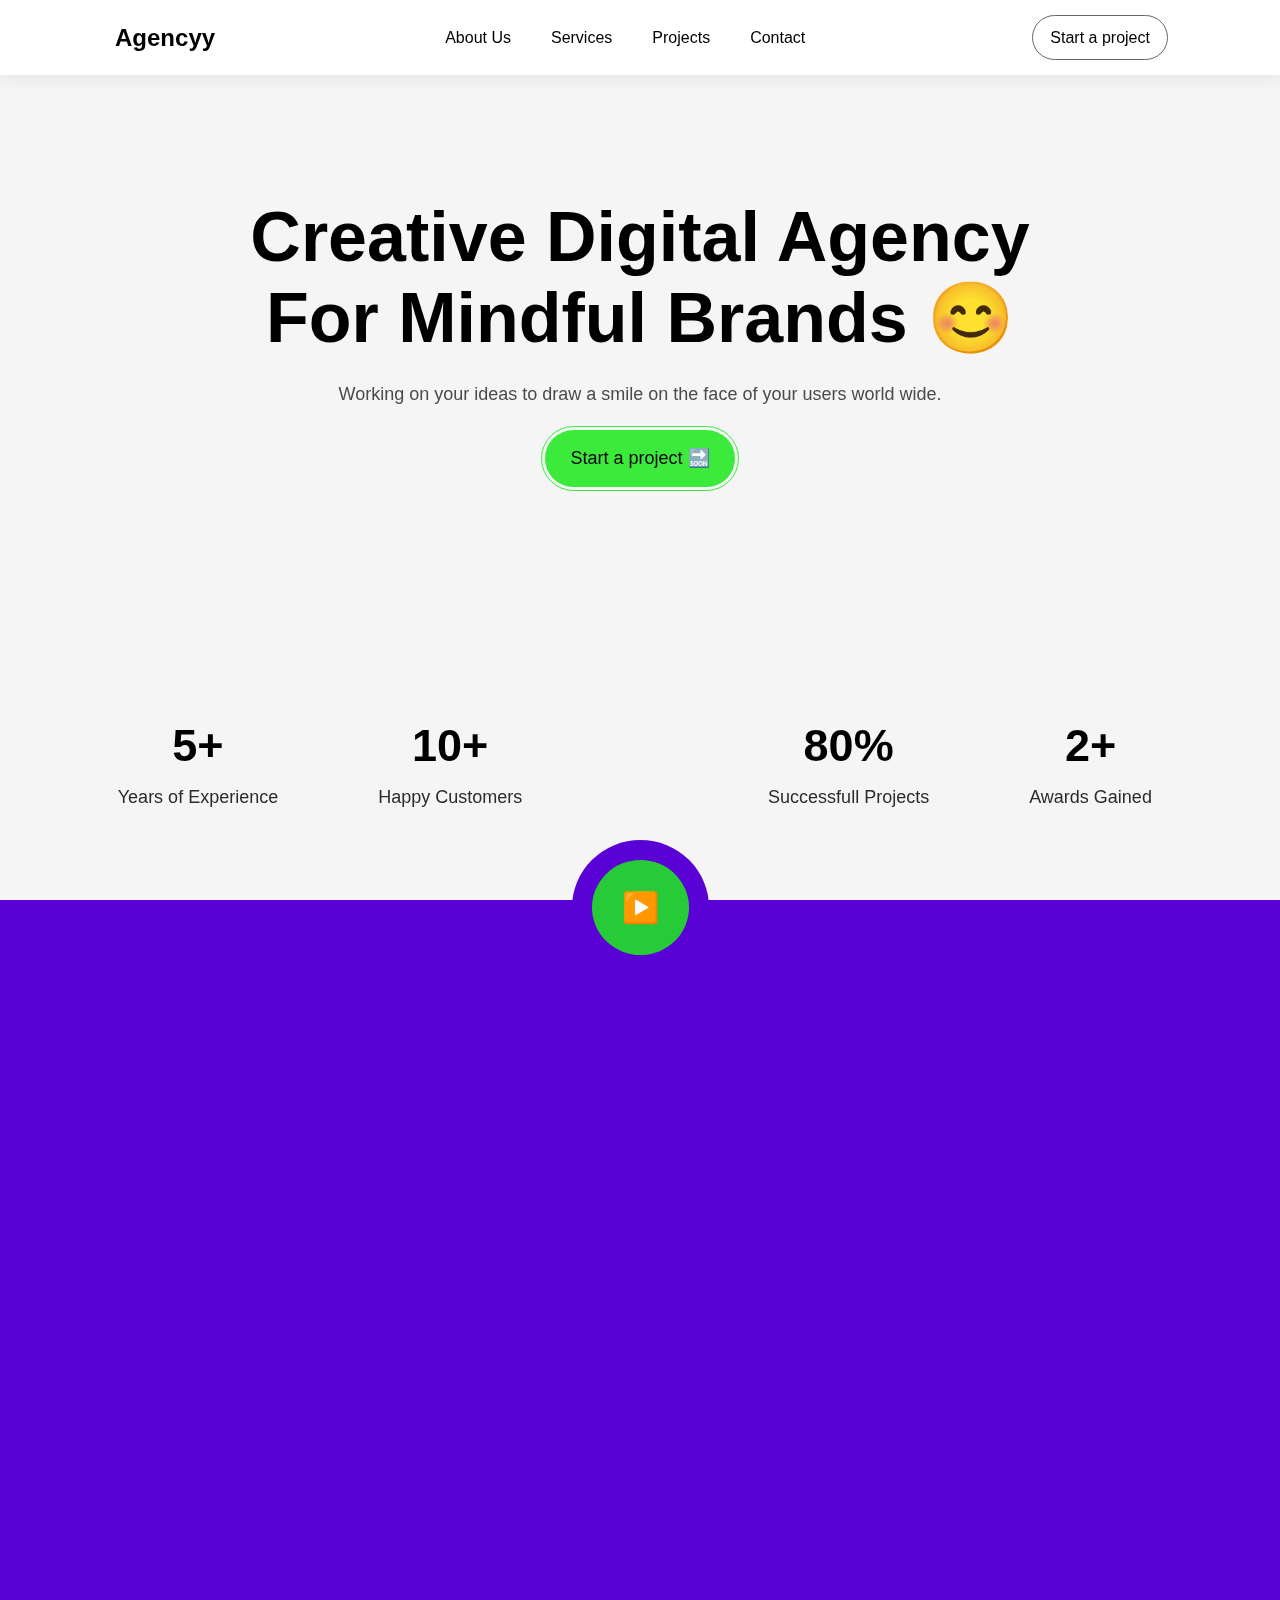
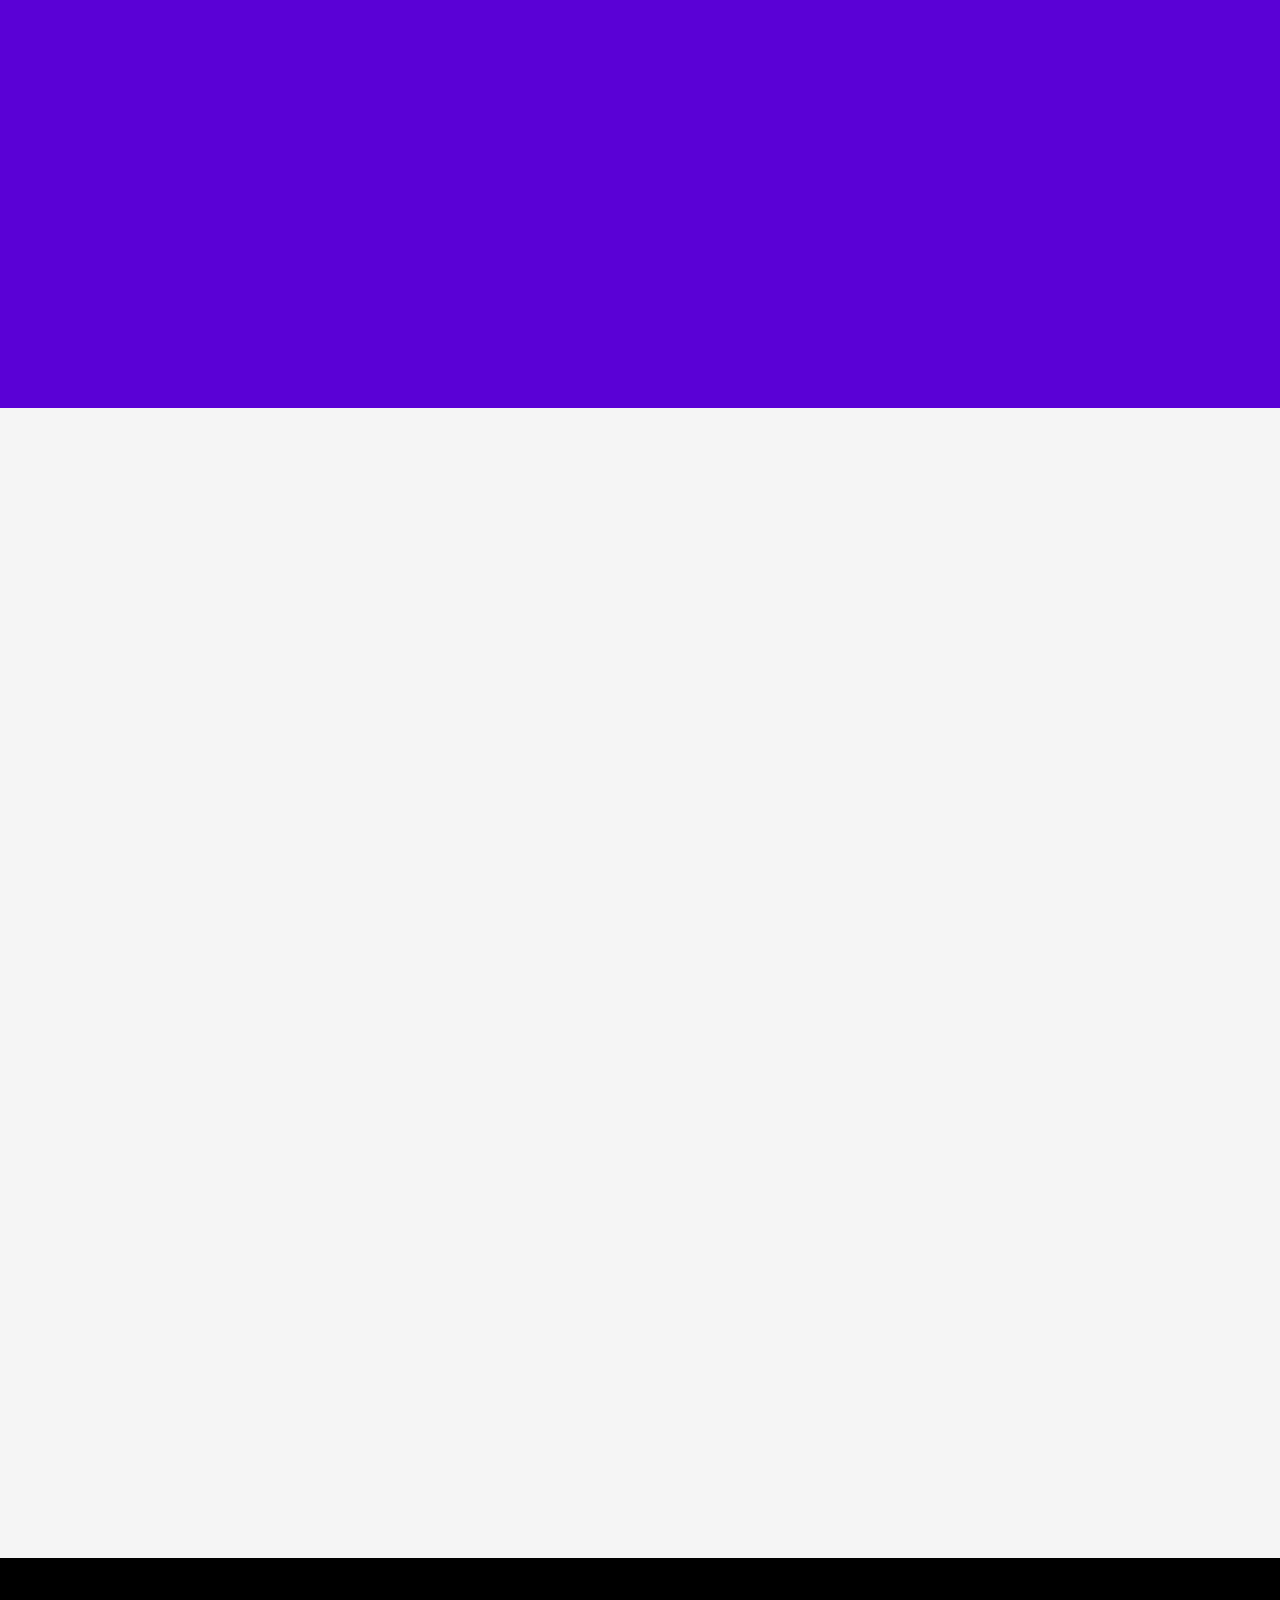
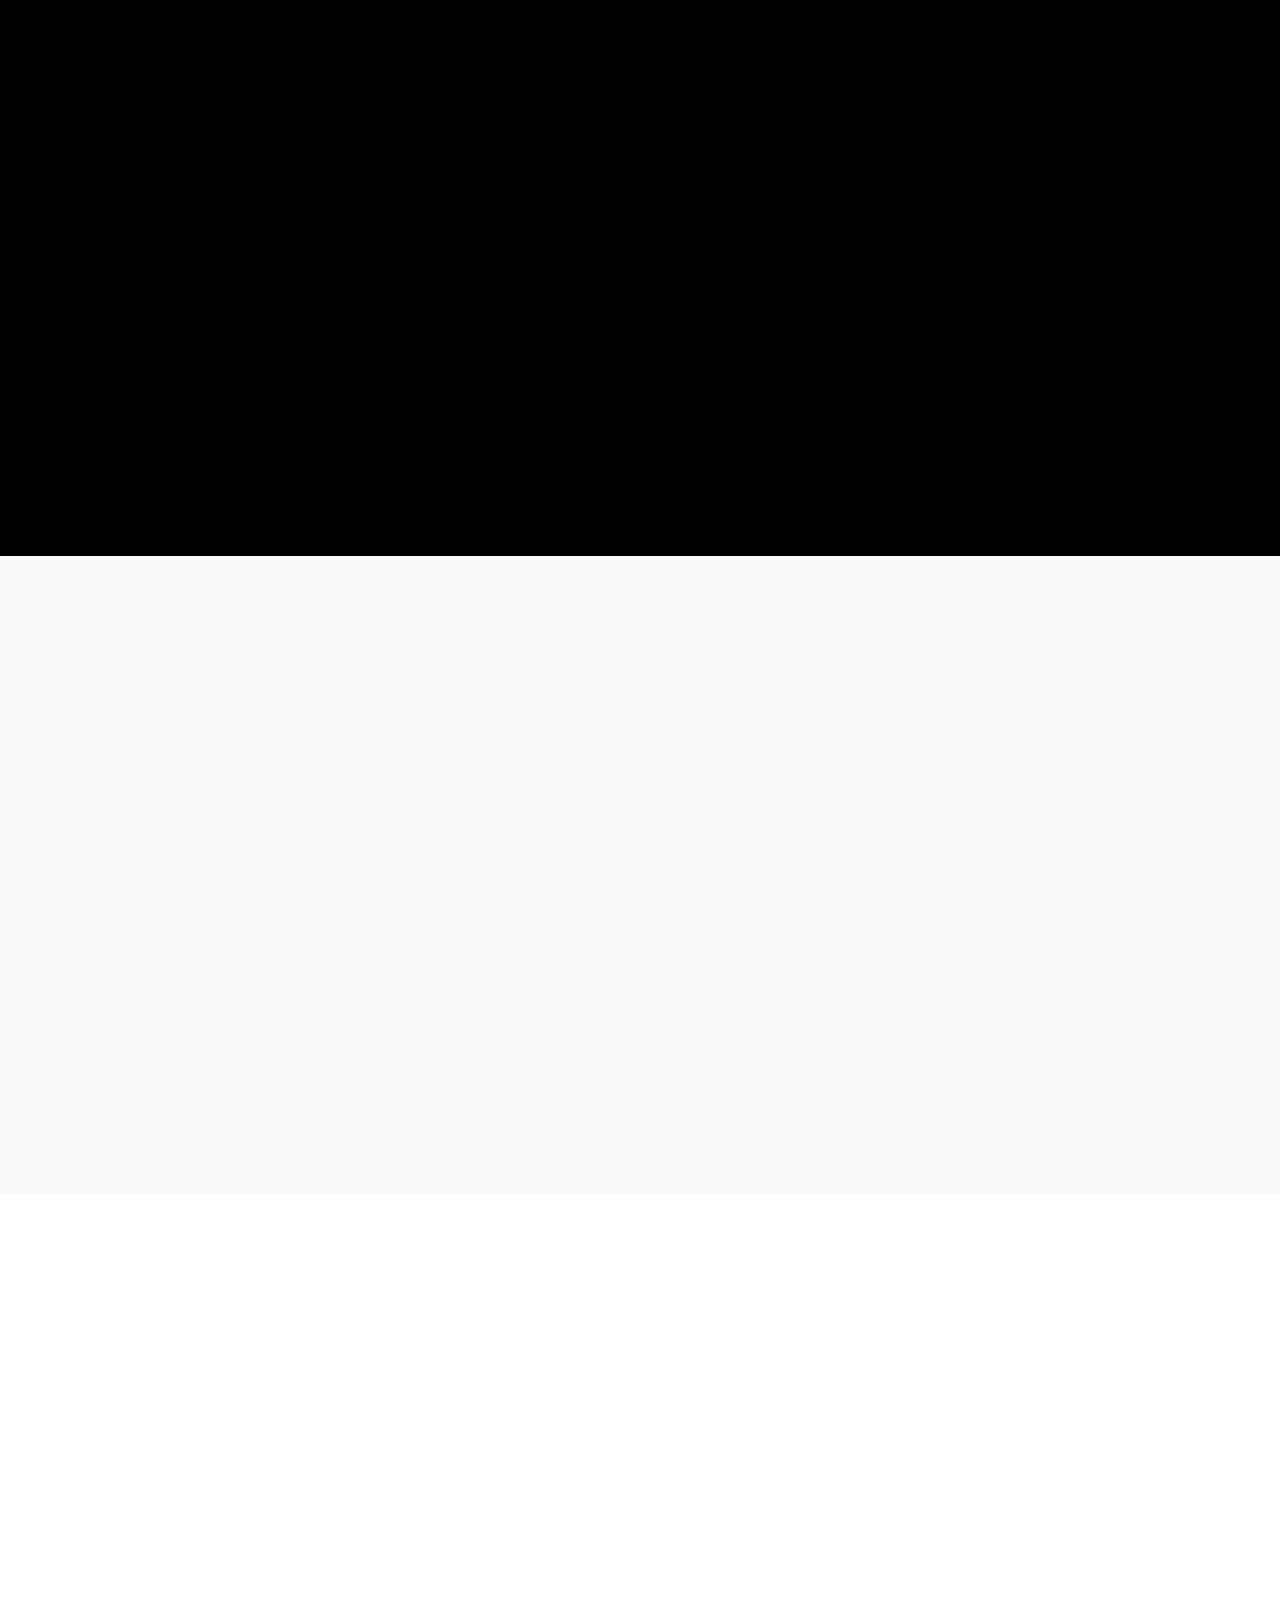
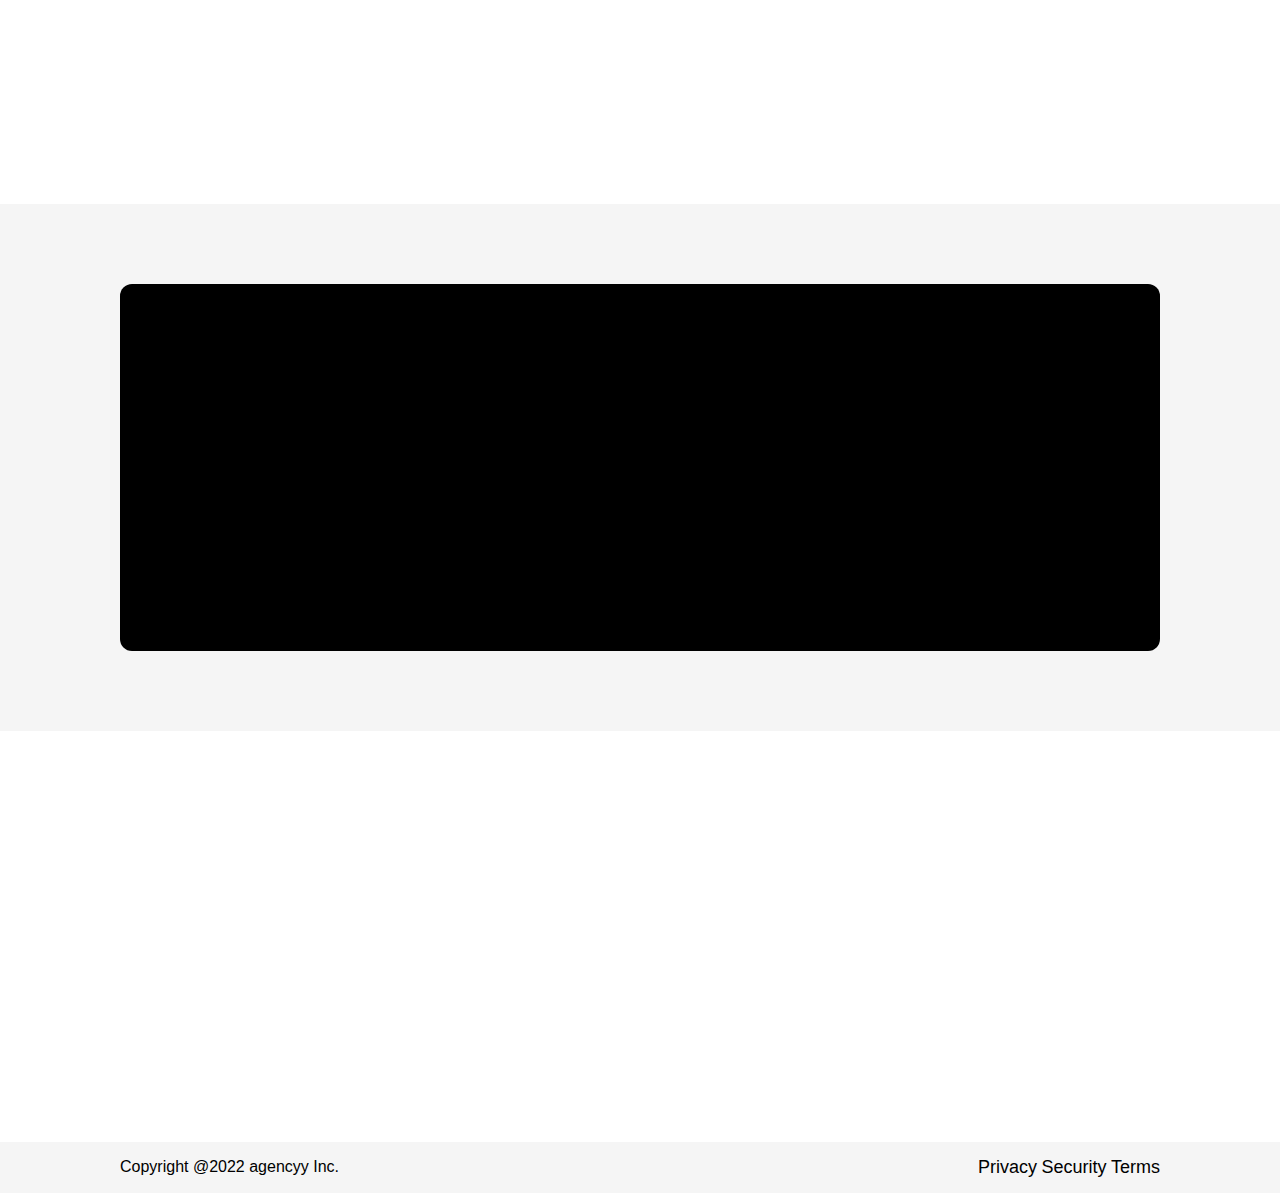
==== commit 2808130c: "update: added the footer and get-started page" ====
--- a/src/index.html
+++ b/src/index.html
@@ -31,10 +31,10 @@
 
       <div class="mobile_menu">
         <nav>
-          <a href="about.html">About Us</a>
-          <a href="services.html">Services</a>
-          <a href="projects.html">Projects</a>
-          <a href="contact.html">Contact</a>
+          <a href="./about.html">About Us</a>
+          <a href="./services.html">Services</a>
+          <a href="./projects.html">Projects</a>
+          <a href="./contact.html">Contact</a>
         </nav>
       </div>
 
@@ -107,37 +107,37 @@
           <img src="/assets/bx-globe.svg" alt="website icon" loading="lazy">
           <h3>UI/UX</h3>
           <p>We provide to design quality & unique services for your product.</p>
-          <a href="#">Learn more</a>
+          <!-- <a href="#">Learn more</a> -->
         </div>
         <div class="card" data-aos="fade-up" data-aos-delay="400">
           <img src="/assets/bx-globe.svg" alt="website icon" loading="lazy">
           <h3>Web Development</h3>
           <p>We provide to design quality & unique services for your product.</p>
-          <a href="#">Learn more</a>
+          <!-- <a href="#">Learn more</a> -->
         </div>
         <div class="card" data-aos="fade-up" data-aos-delay="500">
           <img src="/assets/feathers/smartphone.svg" alt="website icon" loading="lazy">
           <h3>Mobile Development</h3>
           <p>We provide to design quality & unique services for your product.</p>
-          <a href="#">Learn more</a>
+          <!-- <a href="#">Learn more</a> -->
         </div>
         <div class="card" data-aos="fade-up" data-aos-delay="600">
           <img src="/assets/bx-globe.svg" alt="website icon" loading="lazy">
           <h3>Social Media Marketing</h3>
           <p>We provide to design quality & unique services for your product.</p>
-          <a href="#">Learn more</a>
+          <!-- <a href="#">Learn more</a> -->
         </div>
         <div class="card" data-aos="fade-up" data-aos-delay="700">
           <img src="/assets/bx-globe.svg" alt="website icon" loading="lazy">
           <h3>Graphics Design & Branding</h3>
           <p>We provide to design quality & unique services for your product.</p>
-          <a href="#">Learn more</a>
+          <!-- <a href="#">Learn more</a> -->
         </div>
         <div class="card" data-aos="fade-up" data-aos-delay="800">
           <img src="/assets/bx-globe.svg" alt="website icon" loading="lazy">
           <h3>Softwares & Hardwares</h3>
           <p>We provide to design quality & unique services for your product.</p>
-          <a href="#">Learn more</a>
+          <!-- <a href="#">Learn more</a> -->
         </div>
       </div>
     </div>
@@ -360,55 +360,166 @@
 
   <!-- CONTACT US -->
   <section class="contact_us">
-    <div class="contact_us_img_container">
+    <div class="contact_us_img_container" data-aos="fade-up" data-aos-delay="300">
       <img src="/assets/City_3.jpg" alt="" loading="lazy">
     </div>
 
     <div class="contact_us_form">
-      <form>
-        <div class="form_hd">
-          <h3>Contact us</h3>
-        </div>
-        <div class="form_title">
-          <h2>Got a Project or a Partnership in Mind?</h2>
-        </div>
-
-        <div class="contact_info">
-          <div class="phone">
-            <div class="phone_img">
-              <img src="/assets/feathers/phone.svg" alt="">
+      <div class="form_hd" data-aos="fade-up" data-aos-delay="400">
+        <h3>Contact us</h3>
+      </div>
+      <div class="form_title" data-aos="fade-up" data-aos-delay="500">
+        <h2>Got a Project in Mind?</h2>
+      </div>
+
+      <div class="contact_info">
+        <div class="phone" data-aos="fade-up" data-aos-delay="600">
+          <div class="phone_img">
+            <img src="/assets/feathers/phone.svg" alt="">
+          </div>
+          <div class="phone_details">
+            <h4>Phone:</h4>
+            <p>+233 5511 86991</p>
+            <p>+233 5092 99720</p>
+          </div>
+        </div>
+        <div class="mail" data-aos="fade-up" data-aos-delay="700">
+          <div class="mail_img">
+            <img src="/assets/feathers/mail.svg" alt="">
+          </div>
+          <div class="mail_details">
+            <h4>Email:</h4>
+            <a href="mailto:erasmusmensah00@gmail.com" target="_blank">info@agencyy.com</a>
+            <a href="mailto:erasmusmensah00@gmail.com" target="_blank">info@agencyy.com</a>
+          </div>
+        </div>
+      </div>
+
+      <div class="contact_us_link" data-aos="fade-up" data-aos-delay="750">
+        <a href="contactus.html">
+          Start a project today
+        </a>
+      </div>
+    </div>
+  </section>
+
+  <!-- NEWSLETTER SUBSCRIPTION -->
+  <section class="news_letter">
+    <div class="bg">
+      <div class="news_letter_content">
+        <p data-aos="fade-up" data-aos-delay="500">Join Our Community</p>
+        <h3 data-aos="fade-up" data-aos-delay="550">Subscribe To Our Newsletter</h3>
+        <p class="txt" data-aos="fade-up" data-aos-delay="600">
+          Lorem ipsum dolor, sit amet consectetur adipisicing elit. Debitis nisi ipsam consectetur cumque corporis
+        </p>
+        <div class="form" data-aos="fade-up" data-aos-delay="650">
+          <form autocapitalize="on" autocomplete="on">
+            <div class="form_group">
+              <input type="email" name="email" id="email" placeholder="Enter your E-mail" required>
             </div>
-            <div class="phone_details">
-              <h4>Phone:</h4>
-              <p>+233 5511 86991</p>
-              <p>+233 5092 99720</p>
+            <button type="submit" id="submitBtn">Get Started</button>
+          </form>
+        </div>
+      </div>
+    </div>
+  </section>
+
+  <!-- FOOTER -->
+  <footer>
+    <div class="footer_content">
+      <div class="footer_brand" data-aos="fade-up" data-aos-delay="700">
+        <div class="brand_hd">
+          <a href="index.html">Agencyy</a>
+        </div>
+        <div class="brand_info">
+          <p>Lorem ipsum dolor sit amet consectetur adipisicing elit. Hic architecto a possimus voluptatibus nulla
+            quisquam maxime sed inventore consequatur reiciendis amet nobis odio iure nemo corrupti, perspiciatis
+            voluptates cupiditate et? Obcaecati, modi? Totam, laboriosam maiores!
+          </p>
+        </div>
+      </div>
+
+      <!-- FOOTER LINKS -->
+      <div class="footer_links_wrapper" >
+        <!-- 1ST FOOTER LINKS SECTION -->
+        <div class="footer_links_container" data-aos="fade-up" data-aos-delay="750">
+          <div class="footer_link_hd">
+            <h4>Our Services</h4>
+          </div>
+          <div class="footer_links">
+            <nav>
+              <a href="">Help Center</a>
+              <a href="">FAQ</a>
+              <a href="">Transaction</a>
+              <a href="">Invention</a>
+            </nav>
+          </div>
+        </div>
+
+
+        <!-- 2ND FOOTER LINKS SECTION -->
+        <div class="footer_links_container" data-aos="fade-up" data-aos-delay="800">
+          <div class="footer_link_hd">
+            <h4>Company</h4>
+          </div>
+          <div class="footer_links">
+            <nav>
+              <a href="">About Us</a>
+              <a href="">Career</a>
+              <a href="">Management</a>
+            </nav>
+          </div>
+        </div>
+
+
+        <!-- 3RD FOOTER LINKS SECTION -->
+        <div class="footer_links_container" data-aos="fade-up" data-aos-delay="850">
+          <div class="footer_link_hd">
+            <h4>Contact Information</h4>
+          </div>
+          <div class="footer_links">
+            <p class="email">
+              Email:
+              <a href="mailto:agencyy@agencyy.com" 
+              target="_blank" 
+              rel="no-referral"
+              >agencyy@agencyy.com</a>
+            </p>
+            <p class="tel">
+              <img src="/assets/bx-mobile.svg" alt="mobile" loading="lazy">
+              <a href="tel:+233551186991" target="_blank">+233 5511 86991</a>
+            </p>
+            <div class="socials">
+              <a href="">
+                <img src="/assets/feathers/facebook.svg" alt="">
+              </a>
+              <a href="">
+                <img src="/assets/feathers/linkedin.svg" alt="">
+              </a>
+              <a href="">
+                <img src="/assets/feathers/twitter.svg" alt="">
+              </a>
             </div>
           </div>
-          <div class="mail">
-            <div class="mail_img">
-              <img src="/assets/feathers/mail.svg" alt="">
-            </div>
-            <div class="mail_details">
-              <h4>Phone:</h4>
-              <a href="mailto:erasmusmensah00@gmail.com" target="_blank">info@agencyy.com</a>
-              <a href="mailto:erasmusmensah00@gmail.com" target="_blank">info@agencyy.com</a>
-            </div>
-          </div>
-        </div>
-
-        <div class="form_wrapper">
-
-        </div>
-      </form>
-    </div>
-  </section>
-
-  <!-- NEWSLETTER SUBSCRIPTION -->
-
-  <!-- FOOTER -->
-
-
-  <script src="./scripts/div.js" type="module"></script>
+        </div>
+      </div>
+    </div>
+
+    <!-- SUBFOOTER -->
+    <div class="sub_footer">
+      <div class="sub_footer_left">
+        <p>Copyright @2022 agencyy Inc.</p>
+      </div>
+      <div class="sub_footer_right">
+        <a href="">Privacy</a>
+        <a href="">Security</a>
+        <a href="">Terms</a>
+      </div>
+    </div>
+  </footer>
+
+
+  <script src="./scripts/main.js" type="module"></script>
   <!-- Importing Animation Library JS -->
   <script src="./scripts/aos.js"></script>
   <script>
--- a/src/styles/index.css
+++ b/src/styles/index.css
@@ -1,6 +1,6 @@
 /* DESKTOPS */
 @media (max-width: 1440px) {
-  *{
+  * {
     background: transparent;
   }
 
@@ -249,10 +249,10 @@
     flex-direction: column;
     gap: 20px;
     border-radius: 10px;
-    transition: transform 0.3s ease-in-out;
-  }
-
-  :is(.card img) {
+    transition: transform 0.35s linear;
+  }
+
+  :is(.card) img {
     border-radius: 50%;
     padding: 20px;
     background-color: rgb(117, 35, 231);
@@ -283,9 +283,9 @@
     font-size: 18px;
   }
 
-  .card:hover {
+  :is(.card):hover {
     background-color: rgba(248, 248, 248, 0.986);
-    transform: scale(1.1);
+    transform: scale(1.02);
   }
 
   :is(.card:hover h3, .card:hover p, .card:hover a) {
@@ -521,15 +521,333 @@
     color: rgb(69, 69, 69);
   }
 
-
   /* CONTACT US */
   .contact_us {
     width: 100%;
     max-width: var(--desktop-screens);
     margin: 0 auto;
     padding: 80px 120px;
-  }
-
+    display: flex;
+    align-items: flex-start;
+    justify-content: space-between;
+    gap: 80px;
+  }
+
+  .contact_us_img_container {
+    width: 50%;
+    height: 450px;
+    overflow: hidden;
+    border-radius: 7px;
+    box-shadow: 1px 2px 15px rgba(177, 177, 177, 0.376);
+  }
+
+  .contact_us_img_container img {
+    height: 100%;
+    width: 100%;
+  }
+
+  .contact_us_form {
+    width: 50%;
+  }
+
+  .contact_us_form {
+    width: 50%;
+    height: 100%;
+    padding: 20px 0;
+  }
+
+  .contact_us_form .form_hd,
+  .contact_us_form .form_title {
+    margin-bottom: 10px;
+  }
+
+  .contact_us_form .form_hd h3 {
+    font-size: 20px;
+    font-weight: 500;
+  }
+
+  .form_title h2 {
+    width: 350px;
+    font-size: 40px;
+    text-transform: capitalize;
+  }
+
+  .contact_info {
+    width: 100%;
+    margin: 20px 0;
+    display: flex;
+    align-items: flex-start;
+    justify-content: flex-start;
+    gap: 50px;
+  }
+
+  :is(.phone, .mail) {
+    display: flex;
+    align-items: flex-start;
+    justify-content: flex-start;
+    flex-direction: column;
+    gap: 20px;
+  }
+
+  :is(.phone_img, .mail_img) {
+    background-color: black;
+    padding: 10px;
+    border-radius: 7px;
+    display: flex;
+    align-items: center;
+    justify-content: center;
+  }
+
+  :is(.phone_img, .mail_img) img {
+    filter: invert();
+    height: 20px;
+    width: 20px;
+  }
+
+  :is(.phone_details, .mail_details) {
+    display: flex;
+    align-items: flex-start;
+    justify-content: flex-start;
+    flex-direction: column;
+  }
+
+  :is(.phone_details, .mail_details) h4 {
+    margin-bottom: 8px;
+    font-size: 19px;
+  }
+
+  :is(.phone_details, .mail_details) p,
+  a {
+    line-height: 1.5;
+    font-size: 18px;
+    color: black;
+  }
+
+  :is(.phone_details, .mail_details) a:hover {
+    text-decoration: underline;
+  }
+
+  .contact_us_link {
+    margin-top: 40px;
+  }
+
+  .contact_us_link a {
+    padding: 20px 35px;
+    background-color: var(--lime-green);
+    color: black;
+    border-radius: 35px;
+    font-size: 18px;
+    outline-offset: 2px;
+  }
+
+  .contact_us_link a:hover {
+    outline: 2px solid var(--lime-green);
+    outline-offset: 2px;
+  }
+
+  /* NEWSLETTER */
+  .news_letter {
+    width: 100%;
+    padding: 80px 120px;
+    background-color: whitesmoke;
+  }
+
+  .bg {
+    width: 100%;
+    background-color: black;
+    padding: 80px;
+    border-radius: 12px;
+  }
+
+  .news_letter_content {
+    display: flex;
+    align-items: center;
+    justify-content: center;
+    flex-direction: column;
+    gap: 20px;
+    color: white;
+  }
+
+  .news_letter_content p {
+    font-size: 16px;
+  }
+
+  .news_letter_content h3 {
+    font-size: 30px;
+  }
+
+  .news_letter_content .txt {
+    width: 500px;
+    text-align: center;
+    line-height: 1.5;
+    font-size: 15px;
+  }
+
+  .form {
+    width: 500px;
+    border: 1px solid rgba(128, 128, 128, 0.479);
+    display: flex;
+    align-items: center;
+    justify-content: center;
+    border-radius: 25px;
+  }
+
+  .form form {
+    width: 100%;
+    display: flex;
+    align-items: center;
+    justify-content: center;
+    gap: 5px;
+  }
+
+  .form form .form_group {
+    flex: 1;
+  }
+
+  .form_group input {
+    padding: 13px 20px;
+    width: 100%;
+    border: 0;
+    outline: 0;
+    color: rgb(191, 191, 191);
+    font-size: 16px;
+    border-radius: 25px;
+  }
+
+  .form form button {
+    background-color: var(--lime-green);
+    padding: 13px 25px;
+    border-radius: 25px;
+    font-size: 16px;
+    cursor: pointer;
+  }
+
+
+
+
+  /* FOOTER */
+  footer {
+    width: 100%;
+    background-color: #fff;
+  }
+
+  .footer_content {
+    width: 100%;
+    padding: 40px 120px;
+    display: flex;
+    gap: 20px;
+    margin-top: 40px;
+  }
+
+  .footer_brand {
+    width: 40%;
+    max-width: 50%;
+    display: flex;
+    align-items: flex-start;
+    justify-content: flex-start;
+    flex-direction: column;
+    gap: 20px;
+  }
+
+  .brand_hd a {
+    font-size: var(--title-sm-txt);
+    font-weight: 550;
+  }
+
+  .brand_info {
+    width: 370px;
+    line-height: 1.5;
+  }
+
+  .footer_links_wrapper {
+    width: 60%;
+    display: flex;
+    align-items: flex-start;
+    justify-content: space-between;
+    gap: 20px;
+    flex: 1;
+  }
+
+  .footer_links_container {
+    width: 100%;
+    display: flex;
+    align-items: flex-start;
+    justify-content: flex-start;
+    flex-direction: column;
+    gap: 20px;
+  }
+
+  .footer_link_hd h4 {
+    font-size: var(--body-md-txt);
+  }
+
+  .footer_links nav {
+    width: 100%;
+    display: flex;
+    align-items: flex-start;
+    justify-content: flex-start;
+    flex-direction: column;
+    gap: 12px;
+    line-height: 1.3;
+    height: 250px;
+  }
+
+  .footer_link_hd nav a,
+  .footer_link_hd nav p {
+    font-size: var(--body-sm-txt);
+  }
+
+  .footer_links p a{
+    font-size: var(--body-sm-txt);
+  }
+
+  .footer_links .socials {
+    display: flex;
+    align-items:center;
+    justify-content: flex-start;
+    gap: 10px;
+  }
+
+  .footer_links {
+    width: 100%;
+    display: flex;
+    align-items: flex-start;
+    justify-content: flex-start;
+    flex-direction: column;
+    gap: 10px;
+  }
+
+  .footer_links .tel {
+    display: flex;
+    align-items: flex-start;
+    justify-content: flex-start;
+  }
+
+  .socials a {
+    padding: 10px;
+    background: black;
+    border-radius: 50%;
+    display: flex;
+    align-items: center;
+    justify-content: center;
+  }
+
+  .socials a img {
+    filter: invert(1);
+    height: 20px;
+    width: 20px;
+  }
+
+
+
+  .sub_footer {
+    width: 100%;
+    display: flex;
+    align-items: center;
+    justify-content: space-between;
+    padding: 12px 120px;
+    background-color: whitesmoke;
+  }
 }
 
 /* TABLETS */
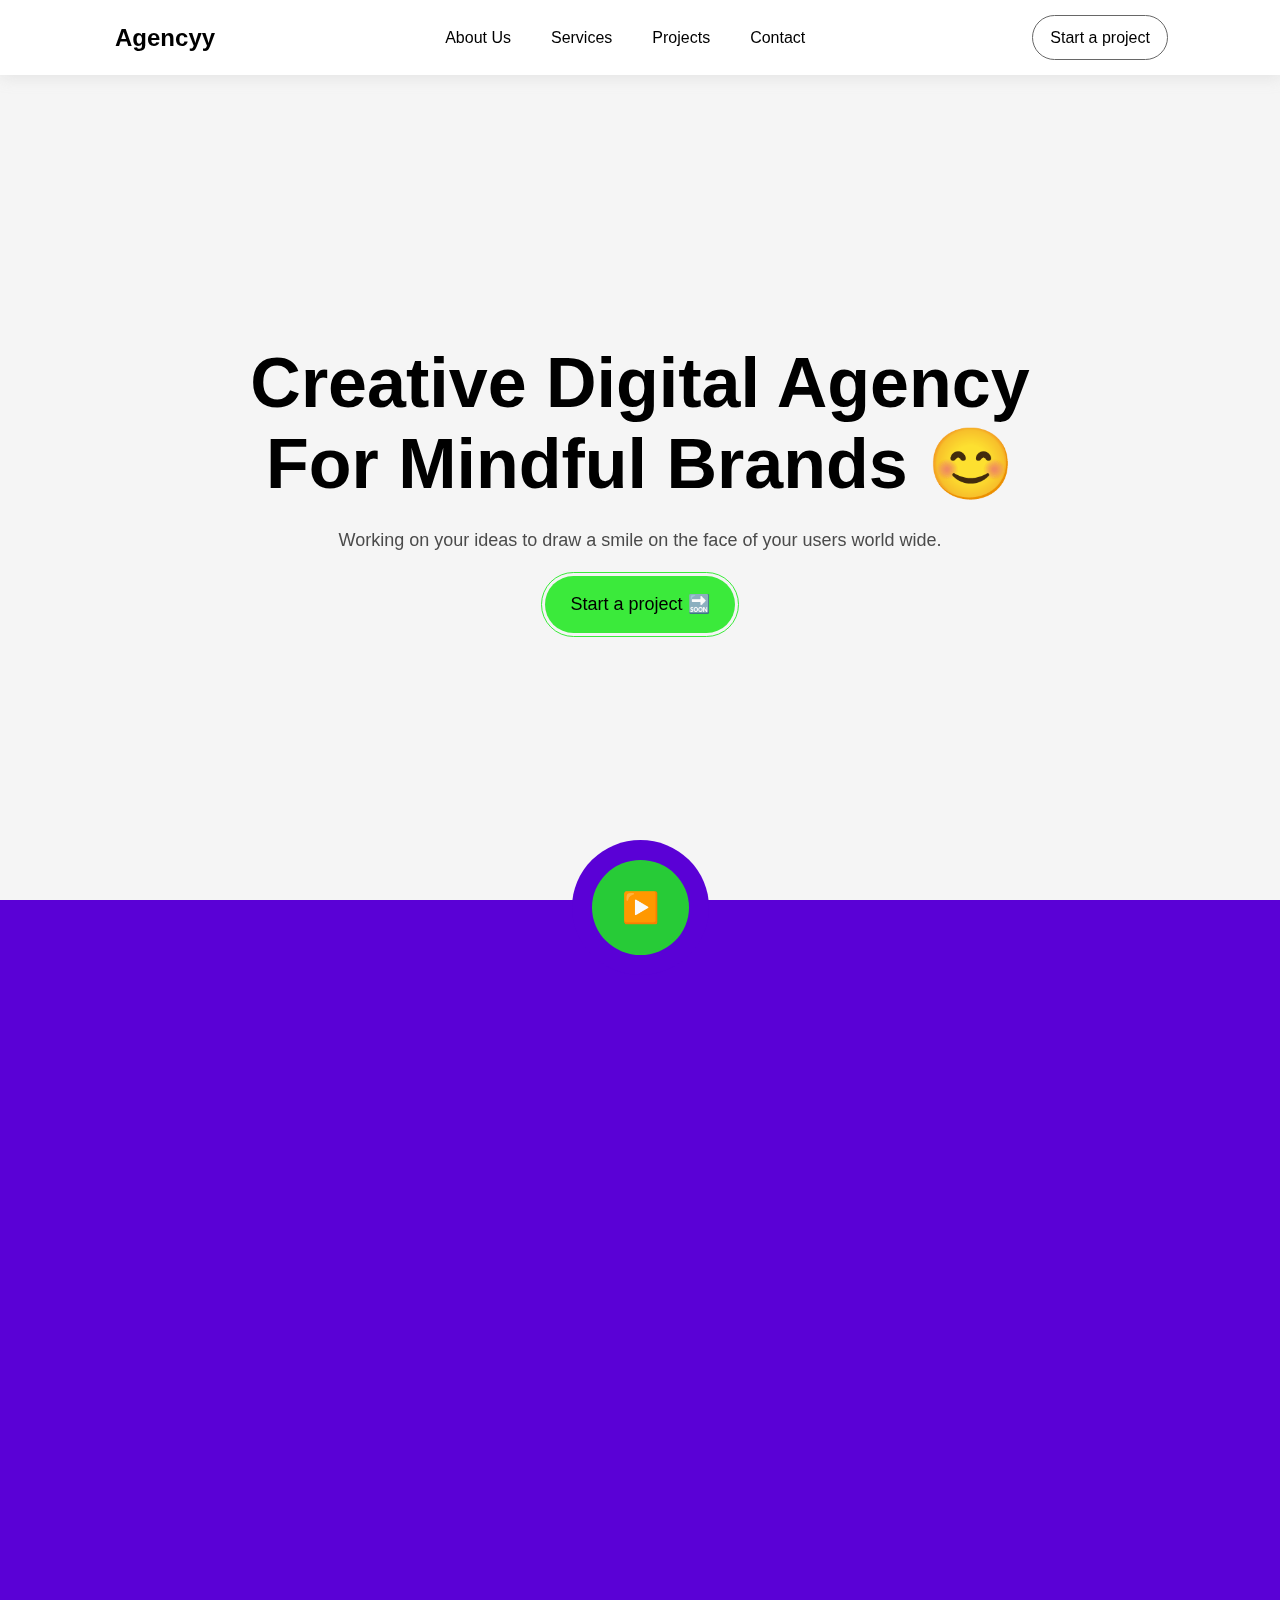
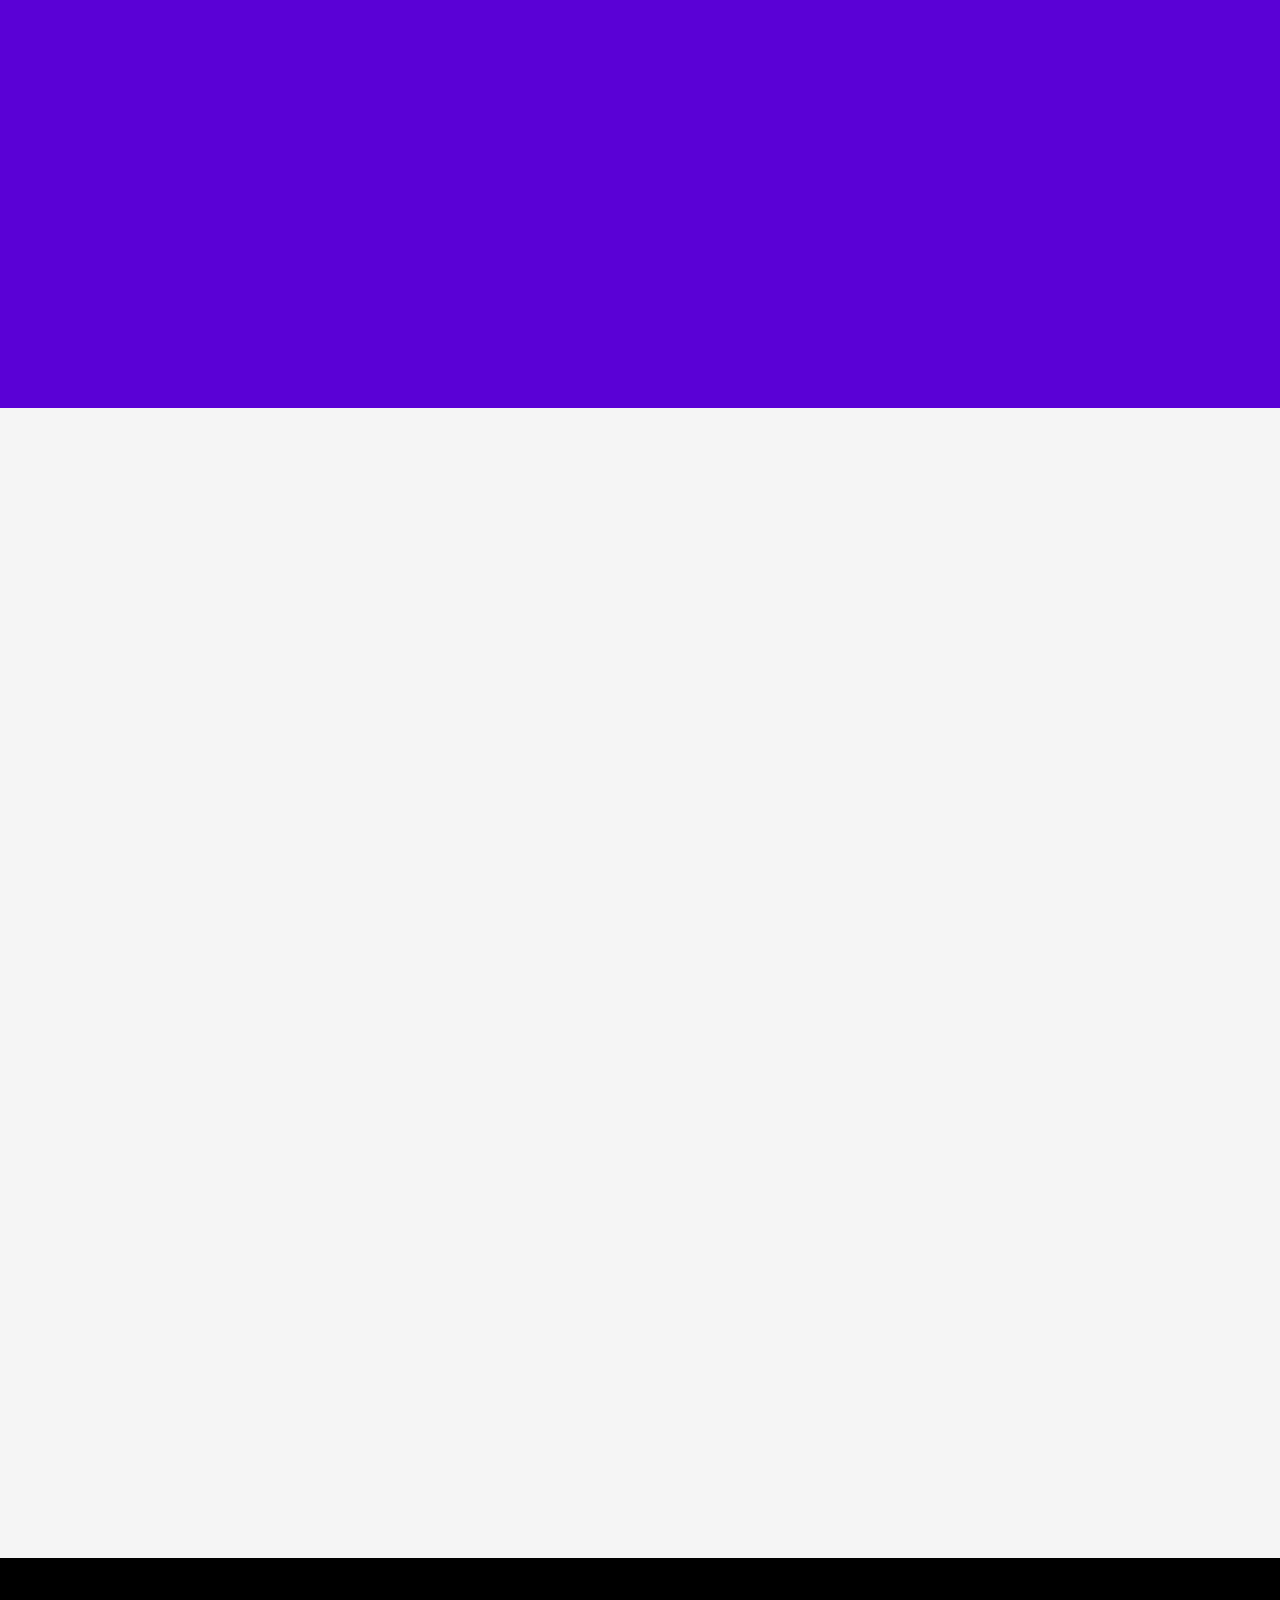
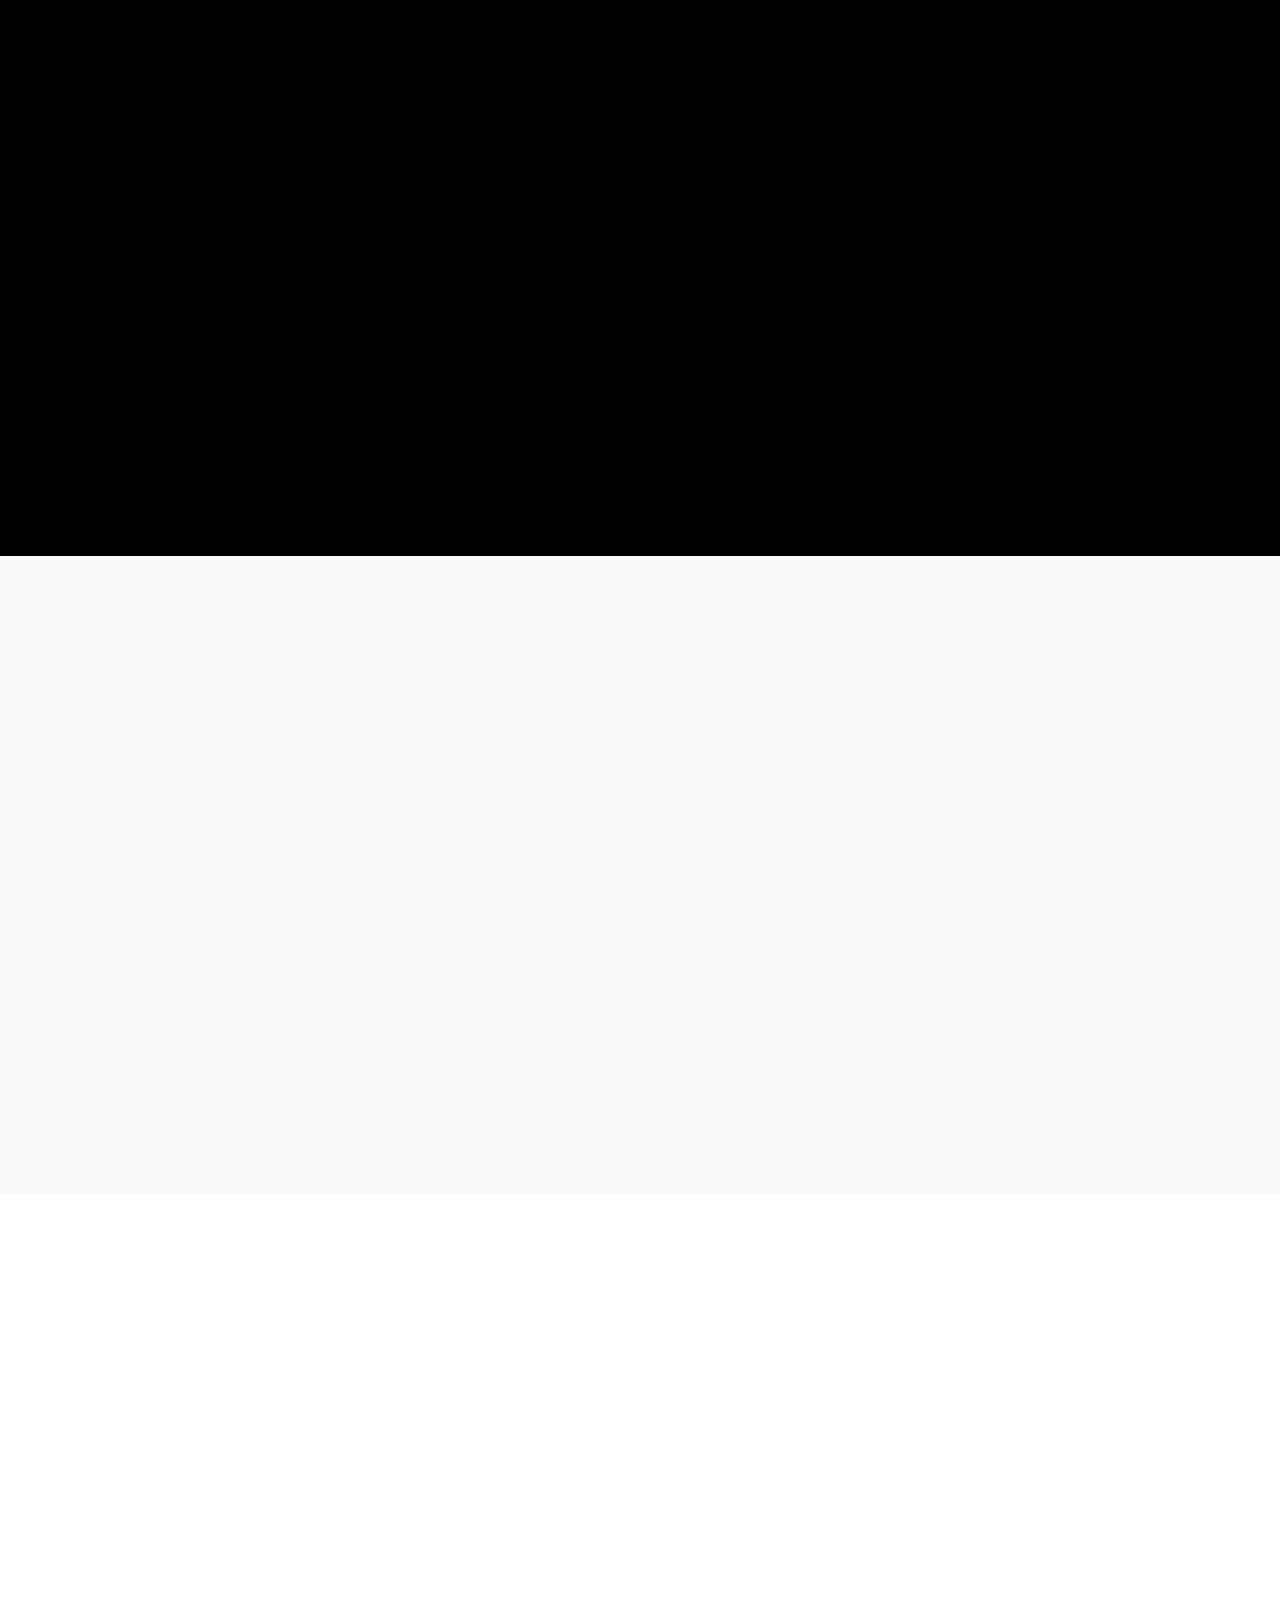
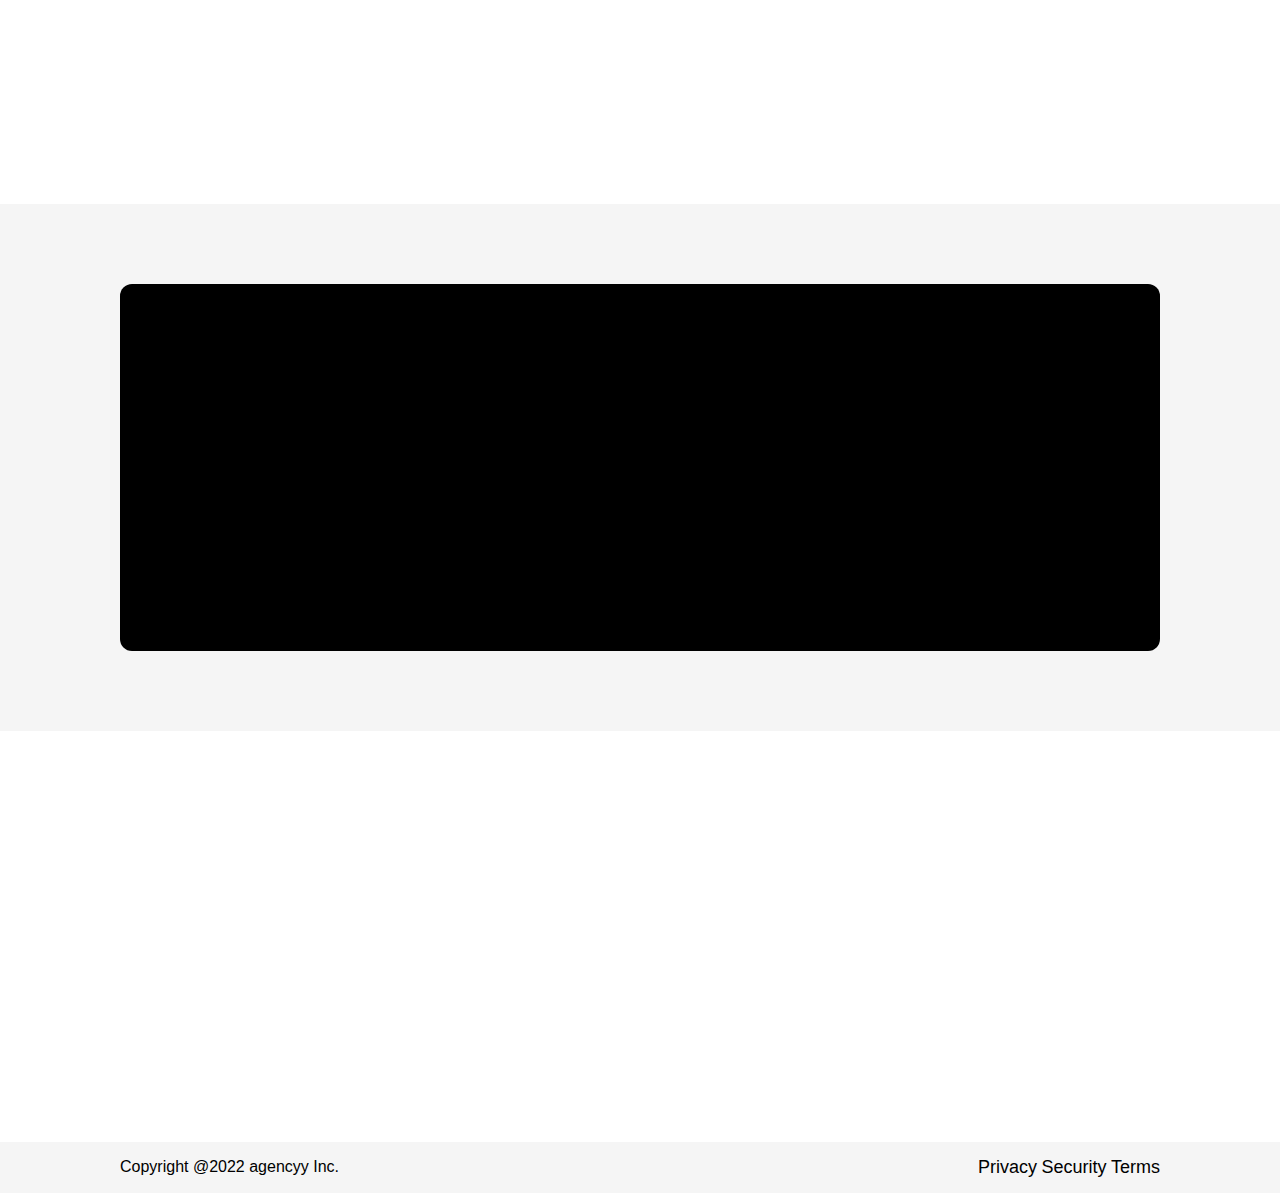
==== commit 4e972730: "update: modified the get-started.html & get-started.css file" ====
--- a/src/index.html
+++ b/src/index.html
@@ -59,7 +59,7 @@
       <a href="get-started.html" data-aos="fade-up" data-aos-delay="800">
         Start a project 🔜</a>
     </div>
-    <div class="banner_count" data-aos="fade-up" data-aos-delay="1000">
+    <!-- <div class="banner_count" data-aos="fade-up" data-aos-delay="1000">
       <div class="banner_count_holder">
         <div class="count">
           <h3>5+</h3>
@@ -80,10 +80,8 @@
           <p>Awards Gained</p>
         </div>
       </div>
-    </div>
-  </section>
-
-  <!-- ABOUT US -->
+    </div> -->
+  </section>
 
   <!-- SERVICES -->
   <section class="services">
@@ -396,7 +394,7 @@
       </div>
 
       <div class="contact_us_link" data-aos="fade-up" data-aos-delay="750">
-        <a href="contactus.html">
+        <a href="./get-started.html">
           Start a project today
         </a>
       </div>
@@ -412,10 +410,10 @@
         <p class="txt" data-aos="fade-up" data-aos-delay="600">
           Lorem ipsum dolor, sit amet consectetur adipisicing elit. Debitis nisi ipsam consectetur cumque corporis
         </p>
-        <div class="form" data-aos="fade-up" data-aos-delay="650">
+        <div class="newsletter_form" data-aos="fade-up" data-aos-delay="650">
           <form autocapitalize="on" autocomplete="on">
             <div class="form_group">
-              <input type="email" name="email" id="email" placeholder="Enter your E-mail" required>
+              <input type="email" name="email" id="email" placeholder="Enter your E-mail" required class="newsletter_input">
             </div>
             <button type="submit" id="submitBtn">Get Started</button>
           </form>
--- a/src/styles/index.css
+++ b/src/styles/index.css
@@ -683,7 +683,7 @@
     font-size: 15px;
   }
 
-  .form {
+  .newsletter_form {
     width: 500px;
     border: 1px solid rgba(128, 128, 128, 0.479);
     display: flex;
@@ -692,7 +692,7 @@
     border-radius: 25px;
   }
 
-  .form form {
+  .newsletter_form form {
     width: 100%;
     display: flex;
     align-items: center;
@@ -700,11 +700,11 @@
     gap: 5px;
   }
 
-  .form form .form_group {
+  .newsletter_form form .form_group {
     flex: 1;
   }
 
-  .form_group input {
+  .form_group .newsletter_input {
     padding: 13px 20px;
     width: 100%;
     border: 0;
@@ -714,15 +714,13 @@
     border-radius: 25px;
   }
 
-  .form form button {
+  .newsletter_form form button {
     background-color: var(--lime-green);
     padding: 13px 25px;
     border-radius: 25px;
     font-size: 16px;
     cursor: pointer;
   }
-
-
 
 
   /* FOOTER */
--- a/src/styles/style.css
+++ b/src/styles/style.css
@@ -17,36 +17,20 @@
   /* MAIN COLORS */
   --main-indigo: #460483;
   --main-white: #fff;
-  --dirty-white: whitesmoke;
+  --dirty-white: #f5f5f5;
   --txt-black: #000;
-  --txt-fade: rgb(28, 28, 28);
+  --txt-fade: #1c1c1c;
 
   /* SECONDARY COLORS */
-  --lemon-green: limegreen;
-  --lime-green: rgba(32, 232, 32, 0.874);
-  --tomato-red: tomato;
-
-  /* HEADINGS */
-  /* --heading-h1: ;
-  --heading-h2: ;
-  --heading-h3: ;
-  --heading-h4: ;
-  --heading-h5: ;
-  --heading-h6: ; */
-
-  /* PARAGRAPHS */
-  /* --para-1: ;
-  --para-2: 14px;
-  --para-3: ;
-  --para-4: ;
-  --para-5: ;
-  --para-6: ; */
-  
+  --lemon-green: #32cd32;
+  --lime-green: #20e820df;
+  --tomato-red: #ff6347;  
 
   /* SCREEN SIZES */
   --desktop-screens: 1440px;
-  --tablet-screens: 1024px;
-  --small-screens: 375px;
+  --laptop-screens: 1276px;
+  --tablet-screens: 768px;
+  --small-screens: 480px;
   --xs-small-screens: 360px;
 
 
@@ -58,12 +42,12 @@
   --subtitle-txt: var(var(--body-md-txt));
   --title-sm-txt: 24px;
   --title-md-txt: 28px;
-  --main-sm-title: 32px:
-  --main-md-title: 38px:
-  --main-lg-title: 42px:
-  --main-xl-title: 48px:
-  --main-xxl-title: 64px:
-  --main-xxxl-title: 70px:
+  --main-sm-title: 32px;
+  --main-md-title: 38px;
+  --main-lg-title: 42px;
+  --main-xl-title: 48px;
+  --main-xxl-title: 64px;
+  --main-xxxl-title: 70px;
 
   /* MOBILE TYPOGRAPHY */
   --mobile-small-txt: 12px;
